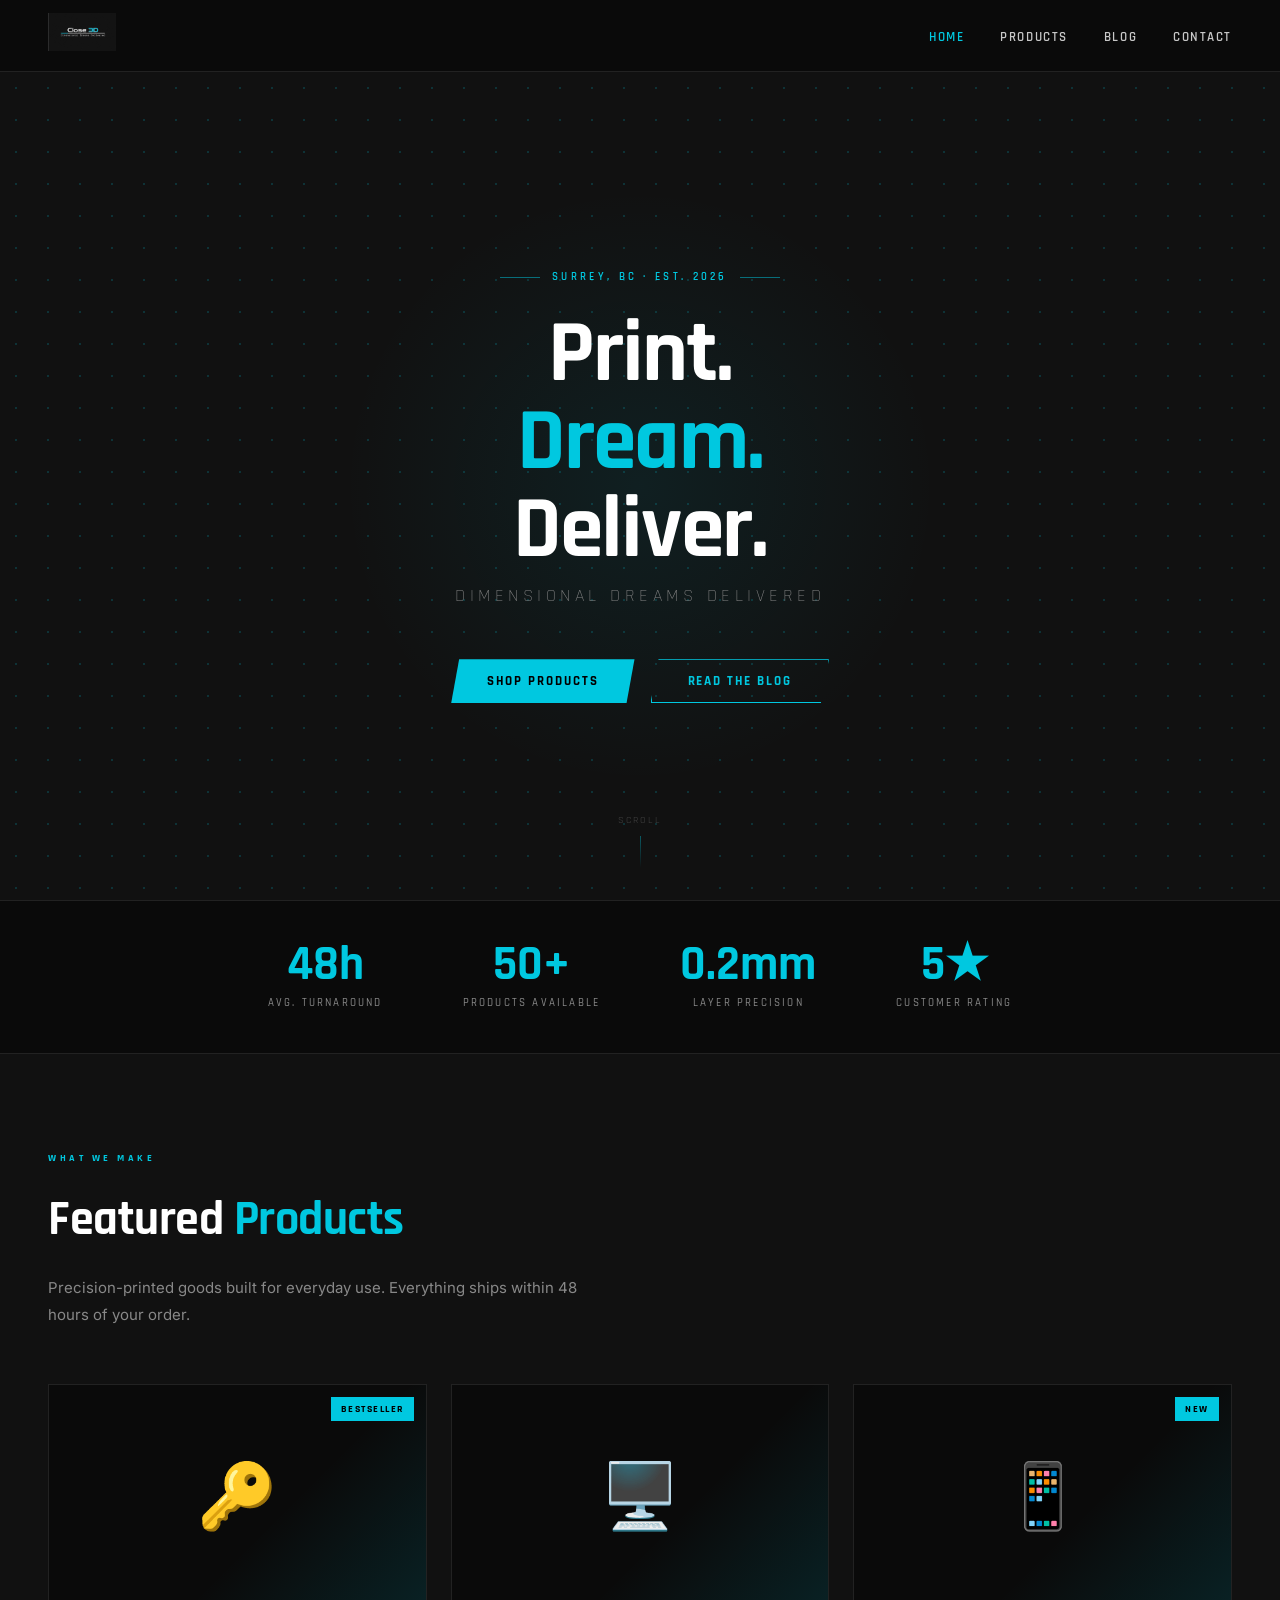
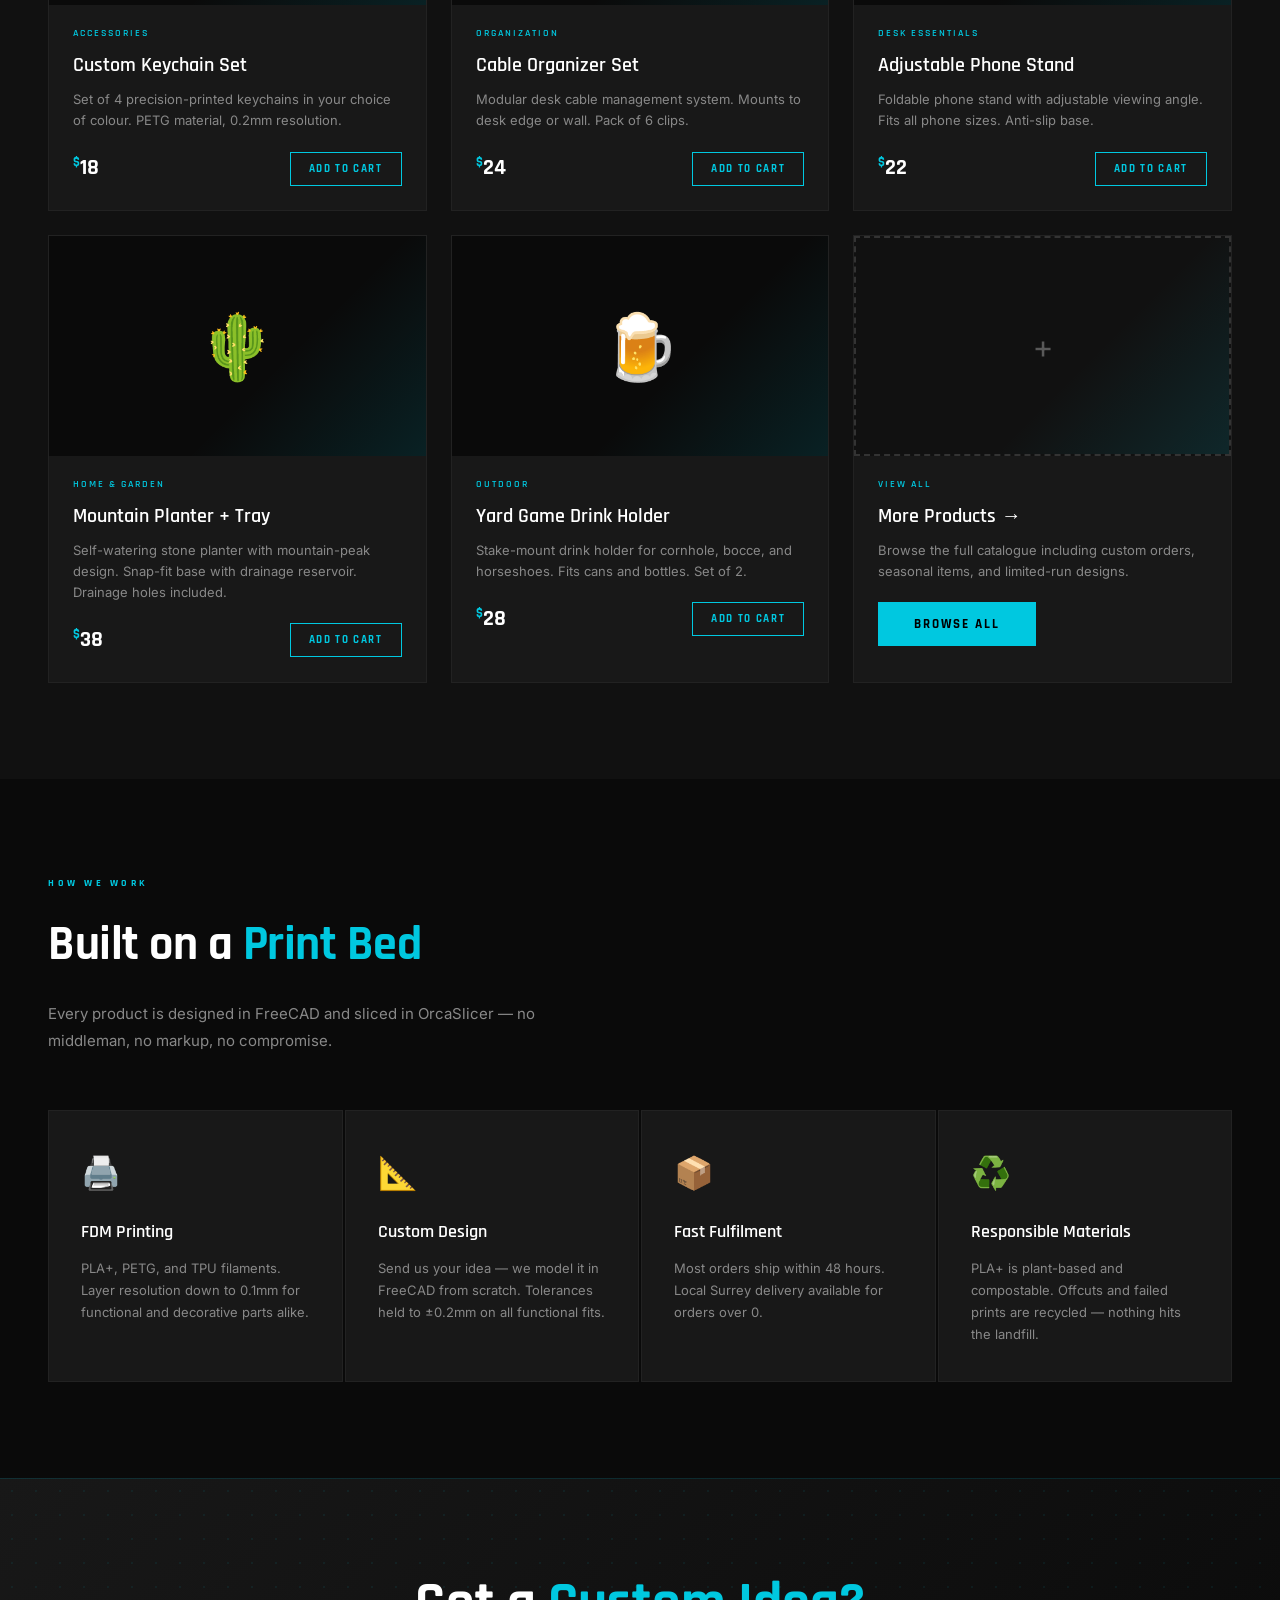
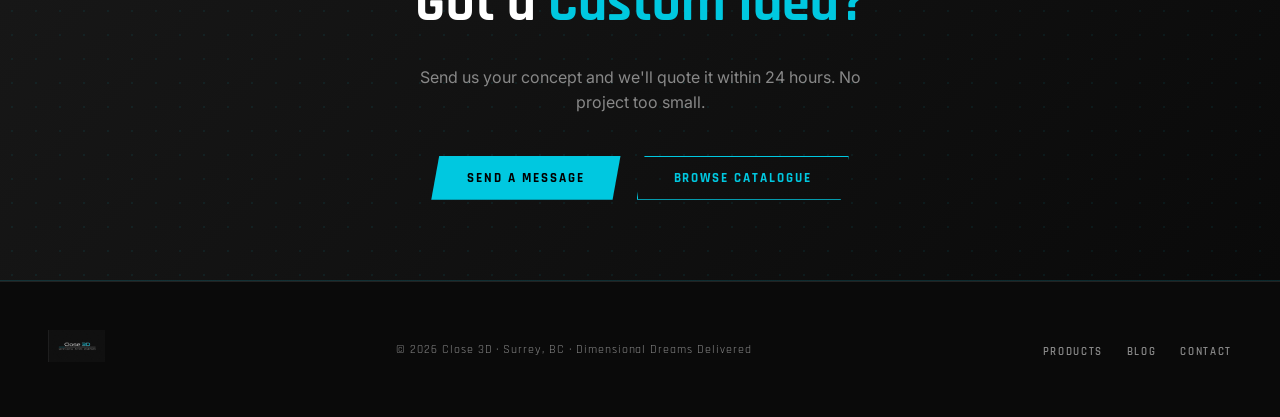
==== index.html @ 291d1ce8 "Fix button onclick to only redirect to email Removed notify function call from button onclick." ====
<!DOCTYPE html>
<html lang="en">
<head>
<meta charset="UTF-8">
<meta name="viewport" content="width=device-width, initial-scale=1.0">
<title>Close 3D — Dimensional Dreams Delivered</title>
<link rel="preconnect" href="https://fonts.googleapis.com">
<link href="https://fonts.googleapis.com/css2?family=Rajdhani:wght@300;400;500;600;700&family=Inter:wght@300;400;500;600&display=swap" rel="stylesheet">
<style>
  :root {
    --bg: #111111;
    --bg-card: #181818;
    --bg-deep: #0a0a0a;
    --cyan: #00C8E0;
    --cyan-dim: rgba(0,200,224,0.12);
    --cyan-glow: rgba(0,200,224,0.25);
    --white: #FFFFFF;
    --gray-light: #C8C8C8;
    --gray-mid: #888888;
    --gray-dark: #333333;
    --border: #222222;
  }

  *, *::before, *::after { box-sizing: border-box; margin: 0; padding: 0; }

  html { scroll-behavior: smooth; }

  body {
    background: var(--bg);
    color: var(--white);
    font-family: 'Inter', sans-serif;
    font-size: 16px;
    line-height: 1.6;
    overflow-x: hidden;
  }

  /* ── NAV ── */
  nav {
    position: fixed;
    top: 0; left: 0; right: 0;
    z-index: 100;
    display: flex;
    align-items: center;
    justify-content: space-between;
    padding: 0 48px;
    height: 72px;
    background: rgba(10,10,10,0.9);
    backdrop-filter: blur(12px);
    border-bottom: 1px solid var(--border);
  }

  .nav-logo img { height: 38px; }

  .nav-links {
    display: flex;
    gap: 36px;
    list-style: none;
  }

  .nav-links a {
    font-family: 'Rajdhani', sans-serif;
    font-size: 13px;
    font-weight: 600;
    letter-spacing: 0.12em;
    text-transform: uppercase;
    color: var(--gray-light);
    text-decoration: none;
    transition: color 0.2s;
    cursor: pointer;
  }

  .nav-links a:hover, .nav-links a.active { color: var(--cyan); }

  /* ── PAGES ── */
  .page { display: none; padding-top: 72px; min-height: 100vh; }
  .page.active { display: block; }

  /* ── HERO ── */
  .hero {
    position: relative;
    height: calc(100vh - 72px);
    min-height: 560px;
    display: flex;
    flex-direction: column;
    align-items: center;
    justify-content: center;
    overflow: hidden;
  }

  /* Print-bed dot grid — the signature element */
  .print-grid {
    position: absolute;
    inset: 0;
    background-image: radial-gradient(circle, rgba(0,200,224,0.18) 1px, transparent 1px);
    background-size: 32px 32px;
    animation: gridPulse 6s ease-in-out infinite;
  }

  @keyframes gridPulse {
    0%, 100% { opacity: 0.5; }
    50% { opacity: 1; }
  }

  .hero-glow {
    position: absolute;
    width: 600px;
    height: 600px;
    background: radial-gradient(circle, rgba(0,200,224,0.08) 0%, transparent 70%);
    top: 50%;
    left: 50%;
    transform: translate(-50%, -50%);
    pointer-events: none;
  }

  .hero-content {
    position: relative;
    text-align: center;
    max-width: 800px;
    padding: 0 24px;
  }

  .hero-eyebrow {
    font-family: 'Rajdhani', sans-serif;
    font-size: 11px;
    font-weight: 600;
    letter-spacing: 0.3em;
    text-transform: uppercase;
    color: var(--cyan);
    margin-bottom: 24px;
    display: flex;
    align-items: center;
    justify-content: center;
    gap: 12px;
  }

  .hero-eyebrow::before, .hero-eyebrow::after {
    content: '';
    display: block;
    width: 40px;
    height: 1px;
    background: var(--cyan);
    opacity: 0.5;
  }

  .hero-h1 {
    font-family: 'Rajdhani', sans-serif;
    font-size: clamp(48px, 8vw, 88px);
    font-weight: 700;
    line-height: 1;
    letter-spacing: -0.02em;
    color: var(--white);
    margin-bottom: 8px;
  }

  .hero-h1 span { color: var(--cyan); }

  .hero-sub {
    font-family: 'Rajdhani', sans-serif;
    font-size: clamp(14px, 2vw, 18px);
    font-weight: 300;
    letter-spacing: 0.25em;
    text-transform: uppercase;
    color: var(--gray-mid);
    margin-bottom: 48px;
  }

  .hero-ctas {
    display: flex;
    gap: 16px;
    justify-content: center;
    flex-wrap: wrap;
  }

  .btn-primary {
    font-family: 'Rajdhani', sans-serif;
    font-size: 13px;
    font-weight: 700;
    letter-spacing: 0.15em;
    text-transform: uppercase;
    padding: 14px 36px;
    background: var(--cyan);
    color: #000;
    border: none;
    cursor: pointer;
    transition: all 0.2s;
    clip-path: polygon(8px 0%, 100% 0%, calc(100% - 8px) 100%, 0% 100%);
  }

  .btn-primary:hover {
    background: #fff;
    transform: translateY(-2px);
  }

  .btn-outline {
    font-family: 'Rajdhani', sans-serif;
    font-size: 13px;
    font-weight: 700;
    letter-spacing: 0.15em;
    text-transform: uppercase;
    padding: 13px 36px;
    background: transparent;
    color: var(--cyan);
    border: 1px solid var(--cyan);
    cursor: pointer;
    transition: all 0.2s;
    clip-path: polygon(8px 0%, 100% 0%, calc(100% - 8px) 100%, 0% 100%);
  }

  .btn-outline:hover {
    background: var(--cyan-dim);
    transform: translateY(-2px);
  }

  .scroll-hint {
    position: absolute;
    bottom: 32px;
    left: 50%;
    transform: translateX(-50%);
    display: flex;
    flex-direction: column;
    align-items: center;
    gap: 8px;
    opacity: 0.4;
    animation: bounce 2s infinite;
  }

  @keyframes bounce {
    0%, 100% { transform: translateX(-50%) translateY(0); }
    50% { transform: translateX(-50%) translateY(6px); }
  }

  .scroll-hint span {
    font-family: 'Rajdhani', sans-serif;
    font-size: 10px;
    letter-spacing: 0.2em;
    text-transform: uppercase;
    color: var(--gray-mid);
  }

  .scroll-hint-line {
    width: 1px;
    height: 32px;
    background: linear-gradient(to bottom, var(--cyan), transparent);
  }

  /* ── SECTION SHARED ── */
  section { padding: 96px 48px; }

  .section-label {
    font-family: 'Rajdhani', sans-serif;
    font-size: 10px;
    font-weight: 700;
    letter-spacing: 0.35em;
    text-transform: uppercase;
    color: var(--cyan);
    margin-bottom: 16px;
  }

  .section-title {
    font-family: 'Rajdhani', sans-serif;
    font-size: clamp(28px, 4vw, 48px);
    font-weight: 700;
    letter-spacing: -0.01em;
    color: var(--white);
    margin-bottom: 16px;
  }

  .section-title span { color: var(--cyan); }

  .section-desc {
    color: var(--gray-mid);
    max-width: 560px;
    margin-bottom: 56px;
    font-size: 15px;
    line-height: 1.8;
  }

  /* ── FEATURED PRODUCTS ── */
  .products-grid {
    display: grid;
    grid-template-columns: repeat(auto-fill, minmax(280px, 1fr));
    gap: 24px;
  }

  .product-card {
    background: var(--bg-card);
    border: 1px solid var(--border);
    overflow: hidden;
    transition: all 0.3s;
    cursor: pointer;
    position: relative;
  }

  .product-card:hover {
    border-color: var(--cyan);
    transform: translateY(-4px);
    box-shadow: 0 16px 48px rgba(0,200,224,0.12);
  }

  .product-img {
    width: 100%;
    height: 220px;
    background: var(--bg-deep);
    display: flex;
    align-items: center;
    justify-content: center;
    font-size: 64px;
    position: relative;
    overflow: hidden;
  }

  .product-img::after {
    content: '';
    position: absolute;
    inset: 0;
    background: linear-gradient(135deg, transparent 60%, var(--cyan-dim));
  }

  .product-badge {
    position: absolute;
    top: 12px;
    right: 12px;
    font-family: 'Rajdhani', sans-serif;
    font-size: 10px;
    font-weight: 700;
    letter-spacing: 0.15em;
    text-transform: uppercase;
    padding: 4px 10px;
    background: var(--cyan);
    color: #000;
    z-index: 1;
  }

  .product-info { padding: 20px 24px 24px; }

  .product-cat {
    font-family: 'Rajdhani', sans-serif;
    font-size: 10px;
    font-weight: 600;
    letter-spacing: 0.2em;
    text-transform: uppercase;
    color: var(--cyan);
    margin-bottom: 8px;
  }

  .product-name {
    font-family: 'Rajdhani', sans-serif;
    font-size: 20px;
    font-weight: 600;
    color: var(--white);
    margin-bottom: 8px;
  }

  .product-desc {
    font-size: 13px;
    color: var(--gray-mid);
    line-height: 1.6;
    margin-bottom: 20px;
  }

  .product-footer {
    display: flex;
    align-items: center;
    justify-content: space-between;
  }

  .product-price {
    font-family: 'Rajdhani', sans-serif;
    font-size: 22px;
    font-weight: 700;
    color: var(--white);
  }

  .product-price sup {
    font-size: 13px;
    color: var(--cyan);
    vertical-align: super;
  }

  .btn-add {
    font-family: 'Rajdhani', sans-serif;
    font-size: 11px;
    font-weight: 700;
    letter-spacing: 0.15em;
    text-transform: uppercase;
    padding: 9px 18px;
    background: transparent;
    color: var(--cyan);
    border: 1px solid var(--cyan);
    cursor: pointer;
    transition: all 0.2s;
  }

  .btn-add:hover { background: var(--cyan); color: #000; }

  /* ── STATS BAR ── */
  .stats-bar {
    background: var(--bg-deep);
    border-top: 1px solid var(--border);
    border-bottom: 1px solid var(--border);
    padding: 40px 48px;
    display: flex;
    justify-content: center;
    gap: 80px;
    flex-wrap: wrap;
  }

  .stat {
    text-align: center;
  }

  .stat-num {
    font-family: 'Rajdhani', sans-serif;
    font-size: 48px;
    font-weight: 700;
    color: var(--cyan);
    line-height: 1;
    display: block;
  }

  .stat-label {
    font-family: 'Rajdhani', sans-serif;
    font-size: 11px;
    font-weight: 500;
    letter-spacing: 0.2em;
    text-transform: uppercase;
    color: var(--gray-mid);
    margin-top: 6px;
  }

  /* ── CAPABILITIES ── */
  .capabilities { background: var(--bg-deep); }

  .cap-grid {
    display: grid;
    grid-template-columns: repeat(auto-fill, minmax(240px, 1fr));
    gap: 2px;
  }

  .cap-item {
    background: var(--bg-card);
    padding: 36px 32px;
    border: 1px solid var(--border);
    transition: all 0.2s;
  }

  .cap-item:hover {
    border-color: rgba(0,200,224,0.3);
    background: rgba(0,200,224,0.04);
  }

  .cap-icon {
    font-size: 32px;
    margin-bottom: 20px;
    display: block;
  }

  .cap-title {
    font-family: 'Rajdhani', sans-serif;
    font-size: 18px;
    font-weight: 600;
    color: var(--white);
    margin-bottom: 10px;
  }

  .cap-desc {
    font-size: 13px;
    color: var(--gray-mid);
    line-height: 1.7;
  }

  /* ── CTA BAND ── */
  .cta-band {
    background: linear-gradient(135deg, var(--bg-card) 0%, var(--bg-deep) 100%);
    border-top: 1px solid rgba(0,200,224,0.15);
    border-bottom: 1px solid rgba(0,200,224,0.15);
    padding: 80px 48px;
    text-align: center;
    position: relative;
    overflow: hidden;
  }

  .cta-band::before {
    content: '';
    position: absolute;
    inset: 0;
    background-image: radial-gradient(circle, rgba(0,200,224,0.07) 1px, transparent 1px);
    background-size: 24px 24px;
  }

  .cta-band-content { position: relative; }

  .cta-band h2 {
    font-family: 'Rajdhani', sans-serif;
    font-size: clamp(32px, 5vw, 56px);
    font-weight: 700;
    color: var(--white);
    margin-bottom: 16px;
  }

  .cta-band h2 span { color: var(--cyan); }

  .cta-band p {
    color: var(--gray-mid);
    margin-bottom: 40px;
    max-width: 480px;
    margin-left: auto;
    margin-right: auto;
  }

  /* ── PRODUCTS PAGE ── */
  .page-header {
    padding: 56px 48px 40px;
    border-bottom: 1px solid var(--border);
    background: var(--bg-deep);
  }

  .page-header h1 {
    font-family: 'Rajdhani', sans-serif;
    font-size: clamp(36px, 5vw, 60px);
    font-weight: 700;
    color: var(--white);
  }

  .page-header h1 span { color: var(--cyan); }

  .page-header p {
    color: var(--gray-mid);
    margin-top: 12px;
    max-width: 500px;
  }

  .filter-bar {
    padding: 24px 48px;
    background: var(--bg-card);
    border-bottom: 1px solid var(--border);
    display: flex;
    gap: 12px;
    flex-wrap: wrap;
    align-items: center;
  }

  .filter-label {
    font-family: 'Rajdhani', sans-serif;
    font-size: 11px;
    font-weight: 600;
    letter-spacing: 0.2em;
    text-transform: uppercase;
    color: var(--gray-mid);
    margin-right: 4px;
  }

  .filter-btn {
    font-family: 'Rajdhani', sans-serif;
    font-size: 11px;
    font-weight: 600;
    letter-spacing: 0.12em;
    text-transform: uppercase;
    padding: 7px 16px;
    background: transparent;
    color: var(--gray-mid);
    border: 1px solid var(--border);
    cursor: pointer;
    transition: all 0.2s;
  }

  .filter-btn:hover, .filter-btn.active {
    border-color: var(--cyan);
    color: var(--cyan);
    background: var(--cyan-dim);
  }

  .products-section { padding: 48px; }

  /* ── BLOG PAGE ── */
  .blog-section { padding: 48px; }

  .blog-grid {
    display: grid;
    grid-template-columns: repeat(auto-fill, minmax(320px, 1fr));
    gap: 28px;
  }

  .blog-card {
    background: var(--bg-card);
    border: 1px solid var(--border);
    overflow: hidden;
    transition: all 0.3s;
    cursor: pointer;
  }

  .blog-card:hover {
    border-color: rgba(0,200,224,0.4);
    transform: translateY(-4px);
    box-shadow: 0 16px 48px rgba(0,200,224,0.08);
  }

  .blog-img {
    width: 100%;
    height: 200px;
    background: var(--bg-deep);
    display: flex;
    align-items: center;
    justify-content: center;
    font-size: 56px;
    position: relative;
    overflow: hidden;
  }

  .blog-img::after {
    content: '';
    position: absolute;
    inset: 0;
    background: linear-gradient(to bottom, transparent 40%, rgba(10,10,10,0.6));
  }

  .blog-info { padding: 24px; }

  .blog-meta {
    display: flex;
    gap: 16px;
    margin-bottom: 12px;
    align-items: center;
  }

  .blog-tag {
    font-family: 'Rajdhani', sans-serif;
    font-size: 10px;
    font-weight: 700;
    letter-spacing: 0.15em;
    text-transform: uppercase;
    color: var(--cyan);
    background: var(--cyan-dim);
    padding: 3px 10px;
    border: 1px solid rgba(0,200,224,0.2);
  }

  .blog-date {
    font-family: 'Rajdhani', sans-serif;
    font-size: 11px;
    color: var(--gray-mid);
    letter-spacing: 0.05em;
  }

  .blog-title {
    font-family: 'Rajdhani', sans-serif;
    font-size: 22px;
    font-weight: 600;
    color: var(--white);
    margin-bottom: 10px;
    line-height: 1.3;
  }

  .blog-excerpt {
    font-size: 13px;
    color: var(--gray-mid);
    line-height: 1.7;
    margin-bottom: 20px;
  }

  .blog-read {
    font-family: 'Rajdhani', sans-serif;
    font-size: 11px;
    font-weight: 700;
    letter-spacing: 0.15em;
    text-transform: uppercase;
    color: var(--cyan);
    text-decoration: none;
    display: flex;
    align-items: center;
    gap: 8px;
    transition: gap 0.2s;
  }

  .blog-card:hover .blog-read { gap: 14px; }

  /* ── FEATURED BLOG POST ── */
  .blog-featured {
    background: var(--bg-card);
    border: 1px solid rgba(0,200,224,0.2);
    padding: 40px 48px;
    margin-bottom: 40px;
    display: grid;
    grid-template-columns: 1fr 1fr;
    gap: 48px;
    align-items: center;
  }

  @media (max-width: 700px) {
    .blog-featured { grid-template-columns: 1fr; }
  }

  .blog-featured-label {
    font-family: 'Rajdhani', sans-serif;
    font-size: 10px;
    font-weight: 700;
    letter-spacing: 0.3em;
    text-transform: uppercase;
    color: var(--cyan);
    margin-bottom: 16px;
  }

  .blog-featured h2 {
    font-family: 'Rajdhani', sans-serif;
    font-size: 36px;
    font-weight: 700;
    color: var(--white);
    line-height: 1.2;
    margin-bottom: 16px;
  }

  .blog-featured p {
    color: var(--gray-mid);
    line-height: 1.8;
    font-size: 14px;
    margin-bottom: 28px;
  }

  .blog-featured-img {
    height: 280px;
    background: var(--bg-deep);
    display: flex;
    align-items: center;
    justify-content: center;
    font-size: 80px;
    border: 1px solid var(--border);
    position: relative;
    overflow: hidden;
  }

  .blog-featured-img::before {
    content: '';
    position: absolute;
    inset: 0;
    background-image: radial-gradient(circle, rgba(0,200,224,0.12) 1px, transparent 1px);
    background-size: 20px 20px;
  }

  /* ── FOOTER ── */
  footer {
    background: var(--bg-deep);
    border-top: 1px solid var(--border);
    padding: 48px;
    display: flex;
    justify-content: space-between;
    align-items: center;
    flex-wrap: wrap;
    gap: 24px;
  }

  .footer-logo img { height: 32px; opacity: 0.7; }

  .footer-copy {
    font-family: 'Rajdhani', sans-serif;
    font-size: 12px;
    color: var(--gray-mid);
    letter-spacing: 0.08em;
  }

  .footer-links {
    display: flex;
    gap: 24px;
    list-style: none;
  }

  .footer-links a {
    font-family: 'Rajdhani', sans-serif;
    font-size: 11px;
    font-weight: 600;
    letter-spacing: 0.15em;
    text-transform: uppercase;
    color: var(--gray-mid);
    text-decoration: none;
    transition: color 0.2s;
    cursor: pointer;
  }

  .footer-links a:hover { color: var(--cyan); }

  /* ── NOTIFICATION ── */
  .notif {
    position: fixed;
    bottom: 32px;
    right: 32px;
    background: var(--bg-card);
    border: 1px solid var(--cyan);
    padding: 16px 24px;
    font-family: 'Rajdhani', sans-serif;
    font-size: 13px;
    font-weight: 600;
    letter-spacing: 0.05em;
    color: var(--white);
    transform: translateY(100px);
    opacity: 0;
    transition: all 0.3s;
    z-index: 200;
  }

  .notif.show { transform: translateY(0); opacity: 1; }
  .notif span { color: var(--cyan); }

  @media (max-width: 768px) {
    nav { padding: 0 20px; }
    .nav-links { gap: 20px; }
    section { padding: 64px 20px; }
    .stats-bar { padding: 40px 20px; gap: 40px; }
    .page-header { padding: 40px 20px 28px; }
    .filter-bar, .products-section, .blog-section { padding-left: 20px; padding-right: 20px; }
    footer { padding: 32px 20px; }
    .blog-featured { padding: 28px 24px; }
    .cta-band { padding: 60px 24px; }
  }
</style>
</head>
<body>

<!-- NAV -->
<nav>
  <div class="nav-logo">
    <img src="[data-uri]" alt="Close 3D">
  </div>
  <ul class="nav-links">
    <li><a href="#" onclick="showPage('home')" id="nav-home" class="active">Home</a></li>
    <li><a href="#" onclick="showPage('products')" id="nav-products">Products</a></li>
    <li><a href="#" onclick="showPage('blog')" id="nav-blog">Blog</a></li>
    <li><a href="#" onclick="showPage('home'); scrollToContact()">Contact</a></li>
  </ul>
</nav>

<!-- NOTIFICATION -->
<div class="notif" id="notif">✓ <span id="notif-text">Item added to cart</span></div>

<!-- ══════════ HOME PAGE ══════════ -->
<div class="page active" id="page-home">

  <!-- HERO -->
  <section class="hero">
    <div class="print-grid"></div>
    <div class="hero-glow"></div>
    <div class="hero-content">
      <div class="hero-eyebrow">Surrey, BC · Est. 2026</div>
      <h1 class="hero-h1">Print.<br><span>Dream.</span><br>Deliver.</h1>
      <p class="hero-sub">Dimensional Dreams Delivered</p>
      <div class="hero-ctas">
        <button class="btn-primary" onclick="showPage('products')">Shop Products</button>
        <button class="btn-outline" onclick="showPage('blog')">Read the Blog</button>
      </div>
    </div>
    <div class="scroll-hint">
      <span>Scroll</span>
      <div class="scroll-hint-line"></div>
    </div>
  </section>

  <!-- STATS -->
  <div class="stats-bar">
    <div class="stat">
      <span class="stat-num">48h</span>
      <div class="stat-label">Avg. Turnaround</div>
    </div>
    <div class="stat">
      <span class="stat-num">50+</span>
      <div class="stat-label">Products Available</div>
    </div>
    <div class="stat">
      <span class="stat-num">0.2mm</span>
      <div class="stat-label">Layer Precision</div>
    </div>
    <div class="stat">
      <span class="stat-num">5★</span>
      <div class="stat-label">Customer Rating</div>
    </div>
  </div>

  <!-- FEATURED PRODUCTS -->
  <section>
    <div class="section-label">What We Make</div>
    <h2 class="section-title">Featured <span>Products</span></h2>
    <p class="section-desc">Precision-printed goods built for everyday use. Everything ships within 48 hours of your order.</p>
    <div class="products-grid">

      <div class="product-card" onclick="addToCart('Custom Keychain Set')">
        <div class="product-img">🔑
          <div class="product-badge">Bestseller</div>
        </div>
        <div class="product-info">
          <div class="product-cat">Accessories</div>
          <div class="product-name">Custom Keychain Set</div>
          <div class="product-desc">Set of 4 precision-printed keychains in your choice of colour. PETG material, 0.2mm resolution.</div>
          <div class="product-footer">
            <div class="product-price"><sup>$</sup>18</div>
            <button class="btn-add" onclick="event.stopPropagation(); addToCart('Custom Keychain Set')">Add to Cart</button>
          </div>
        </div>
      </div>

      <div class="product-card" onclick="addToCart('Cable Organizer Set')">
        <div class="product-img">🖥️</div>
        <div class="product-info">
          <div class="product-cat">Organization</div>
          <div class="product-name">Cable Organizer Set</div>
          <div class="product-desc">Modular desk cable management system. Mounts to desk edge or wall. Pack of 6 clips.</div>
          <div class="product-footer">
            <div class="product-price"><sup>$</sup>24</div>
            <button class="btn-add" onclick="event.stopPropagation(); addToCart('Cable Organizer Set')">Add to Cart</button>
          </div>
        </div>
      </div>

      <div class="product-card" onclick="addToCart('Adjustable Phone Stand')">
        <div class="product-img">📱
          <div class="product-badge">New</div>
        </div>
        <div class="product-info">
          <div class="product-cat">Desk Essentials</div>
          <div class="product-name">Adjustable Phone Stand</div>
          <div class="product-desc">Foldable phone stand with adjustable viewing angle. Fits all phone sizes. Anti-slip base.</div>
          <div class="product-footer">
            <div class="product-price"><sup>$</sup>22</div>
            <button class="btn-add" onclick="event.stopPropagation(); addToCart('Adjustable Phone Stand')">Add to Cart</button>
          </div>
        </div>
      </div>

      <div class="product-card" onclick="addToCart('Mountain Planter + Tray')">
        <div class="product-img">🌵</div>
        <div class="product-info">
          <div class="product-cat">Home & Garden</div>
          <div class="product-name">Mountain Planter + Tray</div>
          <div class="product-desc">Self-watering stone planter with mountain-peak design. Snap-fit base with drainage reservoir. Drainage holes included.</div>
          <div class="product-footer">
            <div class="product-price"><sup>$</sup>38</div>
            <button class="btn-add" onclick="event.stopPropagation(); addToCart('Mountain Planter + Tray')">Add to Cart</button>
          </div>
        </div>
      </div>

      <div class="product-card" onclick="addToCart('Yard Game Drink Holder')">
        <div class="product-img">🍺</div>
        <div class="product-info">
          <div class="product-cat">Outdoor</div>
          <div class="product-name">Yard Game Drink Holder</div>
          <div class="product-desc">Stake-mount drink holder for cornhole, bocce, and horseshoes. Fits cans and bottles. Set of 2.</div>
          <div class="product-footer">
            <div class="product-price"><sup>$</sup>28</div>
            <button class="btn-add" onclick="event.stopPropagation(); addToCart('Yard Game Drink Holder')">Add to Cart</button>
          </div>
        </div>
      </div>

      <div class="product-card" onclick="showPage('products')">
        <div class="product-img" style="background: var(--bg); border: 2px dashed var(--gray-dark);">
          <span style="font-size:32px; opacity:0.3">+</span>
        </div>
        <div class="product-info">
          <div class="product-cat">View All</div>
          <div class="product-name">More Products →</div>
          <div class="product-desc">Browse the full catalogue including custom orders, seasonal items, and limited-run designs.</div>
          <div class="product-footer">
            <button class="btn-primary" style="clip-path:none;" onclick="showPage('products')">Browse All</button>
          </div>
        </div>
      </div>

    </div>
  </section>

  <!-- CAPABILITIES -->
  <section class="capabilities">
    <div class="section-label">How We Work</div>
    <h2 class="section-title">Built on a <span>Print Bed</span></h2>
    <p class="section-desc">Every product is designed in FreeCAD and sliced in OrcaSlicer — no middleman, no markup, no compromise.</p>
    <div class="cap-grid">
      <div class="cap-item">
        <span class="cap-icon">🖨️</span>
        <div class="cap-title">FDM Printing</div>
        <p class="cap-desc">PLA+, PETG, and TPU filaments. Layer resolution down to 0.1mm for functional and decorative parts alike.</p>
      </div>
      <div class="cap-item">
        <span class="cap-icon">📐</span>
        <div class="cap-title">Custom Design</div>
        <p class="cap-desc">Send us your idea — we model it in FreeCAD from scratch. Tolerances held to ±0.2mm on all functional fits.</p>
      </div>
      <div class="cap-item">
        <span class="cap-icon">📦</span>
        <div class="cap-title">Fast Fulfilment</div>
        <p class="cap-desc">Most orders ship within 48 hours. Local Surrey delivery available for orders over 0.</p>
      </div>
      <div class="cap-item">
        <span class="cap-icon">♻️</span>
        <div class="cap-title">Responsible Materials</div>
        <p class="cap-desc">PLA+ is plant-based and compostable. Offcuts and failed prints are recycled — nothing hits the landfill.</p>
      </div>
    </div>
  </section>

  <!-- CTA -->
  <div class="cta-band" id="contact-section">
    <div class="cta-band-content">
      <h2>Got a <span>Custom Idea?</span></h2>
      <p>Send us your concept and we'll quote it within 24 hours. No project too small.</p>
      <div style="display:flex; gap:16px; justify-content:center; flex-wrap:wrap;">
        <button class="btn-primary" onclick="window.location.href ='mailto:close3d@protonmail.com'">Send a Message</button>
        <button class="btn-outline" onclick="showPage('products')">Browse Catalogue</button>
      </div>
    </div>
  </div>

  <footer>
    <div class="footer-logo">
      <img src="[data-uri]" alt="Close 3D">
    </div>
    <div class="footer-copy">© 2026 Close 3D · Surrey, BC · Dimensional Dreams Delivered</div>
    <ul class="footer-links">
      <li><a onclick="showPage('products')">Products</a></li>
      <li><a onclick="showPage('blog')">Blog</a></li>
      <li><a onclick="scrollToContact()">Contact</a></li>
    </ul>
  </footer>
</div>

<!-- ══════════ PRODUCTS PAGE ══════════ -->
<div class="page" id="page-products">

  <div class="page-header">
    <div class="section-label">Catalogue</div>
    <h1>All <span>Products</span></h1>
    <p>Everything we print, in stock and ready to ship within 48 hours. Custom orders welcome.</p>
  </div>

  <div class="filter-bar">
    <span class="filter-label">Filter:</span>
    <button class="filter-btn active" onclick="filterProducts('all', this)">All</button>
    <button class="filter-btn" onclick="filterProducts('accessories', this)">Accessories</button>
    <button class="filter-btn" onclick="filterProducts('organization', this)">Organization</button>
    <button class="filter-btn" onclick="filterProducts('desk', this)">Desk</button>
    <button class="filter-btn" onclick="filterProducts('home', this)">Home & Garden</button>
    <button class="filter-btn" onclick="filterProducts('outdoor', this)">Outdoor</button>
  </div>

  <div class="products-section">
    <div class="products-grid" id="products-grid">

      <div class="product-card" data-cat="accessories">
        <div class="product-img">🔑
          <div class="product-badge">Bestseller</div>
        </div>
        <div class="product-info">
          <div class="product-cat">Accessories</div>
          <div class="product-name">Custom Keychain Set</div>
          <div class="product-desc">Set of 4 precision-printed keychains. PLA+ material, 0.2mm resolution, 12 colour options.</div>
          <div class="product-footer">
            <div class="product-price"><sup>$</sup>18</div>
            <button class="btn-add" onclick="addToCart('Custom Keychain Set')">Add to Cart</button>
          </div>
        </div>
      </div>

      <div class="product-card" data-cat="organization">
        <div class="product-img">🖥️</div>
        <div class="product-info">
          <div class="product-cat">Organization</div>
          <div class="product-name">Cable Organizer Set</div>
          <div class="product-desc">Modular desk cable management. Mounts to desk edge or wall. Pack of 6 clips, 4 colour options.</div>
          <div class="product-footer">
            <div class="product-price"><sup>$</sup>24</div>
            <button class="btn-add" onclick="addToCart('Cable Organizer Set')">Add to Cart</button>
          </div>
        </div>
      </div>

      <div class="product-card" data-cat="desk">
        <div class="product-img">📱
          <div class="product-badge">New</div>
        </div>
        <div class="product-info">
          <div class="product-cat">Desk Essentials</div>
          <div class="product-name">Adjustable Phone Stand</div>
          <div class="product-desc">Foldable phone stand with adjustable angle. Fits all sizes. Anti-slip cork base.</div>
          <div class="product-footer">
            <div class="product-price"><sup>$</sup>22</div>
            <button class="btn-add" onclick="addToCart('Adjustable Phone Stand')">Add to Cart</button>
          </div>
        </div>
      </div>

      <div class="product-card" data-cat="home">
        <div class="product-img">🌵</div>
        <div class="product-info">
          <div class="product-cat">Home & Garden</div>
          <div class="product-name">Mountain Planter + Tray</div>
          <div class="product-desc">Self-watering stone-look planter with snap-fit drainage tray. Mountain-peak top detail. Two sizes.</div>
          <div class="product-footer">
            <div class="product-price"><sup>$</sup>38</div>
            <button class="btn-add" onclick="addToCart('Mountain Planter + Tray')">Add to Cart</button>
          </div>
        </div>
      </div>

      <div class="product-card" data-cat="outdoor">
        <div class="product-img">🍺</div>
        <div class="product-info">
          <div class="product-cat">Outdoor</div>
          <div class="product-name">Yard Game Drink Holder</div>
          <div class="product-desc">Stake-mount holder for cornhole & bocce. Fits cans and bottles. Set of 2, 6 colours.</div>
          <div class="product-footer">
            <div class="product-price"><sup>$</sup>28</div>
            <button class="btn-add" onclick="addToCart('Yard Game Drink Holder')">Add to Cart</button>
          </div>
        </div>
      </div>

      <div class="product-card" data-cat="desk">
        <div class="product-img">✏️</div>
        <div class="product-info">
          <div class="product-cat">Desk Essentials</div>
          <div class="product-name">Modular Pen Holder</div>
          <div class="product-desc">Stackable pen and pencil organizer with snap-fit modules. Add as many sections as you need.</div>
          <div class="product-footer">
            <div class="product-price"><sup>$</sup>16</div>
            <button class="btn-add" onclick="addToCart('Modular Pen Holder')">Add to Cart</button>
          </div>
        </div>
      </div>

      <div class="product-card" data-cat="home">
        <div class="product-img">🕯️</div>
        <div class="product-info">
          <div class="product-cat">Home & Garden</div>
          <div class="product-name">Geometric Candle Holder</div>
          <div class="product-desc">Faceted tealight candle holder inspired by crystalline mineral forms. Set of 3, matte finish.</div>
          <div class="product-footer">
            <div class="product-price"><sup>$</sup>26</div>
            <button class="btn-add" onclick="addToCart('Geometric Candle Holder')">Add to Cart</button>
          </div>
        </div>
      </div>

      <div class="product-card" data-cat="organization">
        <div class="product-img">🗃️</div>
        <div class="product-info">
          <div class="product-cat">Organization</div>
          <div class="product-name">Drawer Divider Kit</div>
          <div class="product-desc">Configurable drawer dividers for kitchen, office, or bathroom. Cut-to-fit rails included.</div>
          <div class="product-footer">
            <div class="product-price"><sup>$</sup>32</div>
            <button class="btn-add" onclick="addToCart('Drawer Divider Kit')">Add to Cart</button>
          </div>
        </div>
      </div>

      <div class="product-card" data-cat="accessories">
        <div class="product-img">🎮</div>
        <div class="product-info">
          <div class="product-cat">Accessories</div>
          <div class="product-name">Controller Wall Mount</div>
          <div class="product-desc">Low-profile wall mount for Xbox and PlayStation controllers. No tools needed — adhesive backed.</div>
          <div class="product-footer">
            <div class="product-price"><sup>$</sup>14</div>
            <button class="btn-add" onclick="addToCart('Controller Wall Mount')">Add to Cart</button>
          </div>
        </div>
      </div>

      <!-- Custom Order Card -->
      <div class="product-card" style="border-color: rgba(0,200,224,0.25); background: rgba(0,200,224,0.04);" data-cat="all">
        <div class="product-img" style="background: transparent; border: 2px dashed rgba(0,200,224,0.2); font-size:48px;">⚙️</div>
        <div class="product-info">
          <div class="product-cat" style="color: var(--gray-mid);">Custom Order</div>
          <div class="product-name">Your Idea Here</div>
          <div class="product-desc">Have a specific design in mind? We model and print custom parts, fixtures, and decorative pieces on request.</div>
          <div class="product-footer">
            <div class="product-price" style="font-size:16px; color: var(--gray-mid);">Quote req.</div>
            <button class="btn-primary" style="clip-path:none; font-size:11px;" onclick="window.location.href = 'mailto:'close3d@protonmail.com'(notify('Custom request received! We will reach out within 24h.')))">Request Quote</button>
          </div>
        </div>
      </div>

    </div>
  </div>

  <footer>
    <div class="footer-logo">
      <img src="[data-uri]" alt="Close 3D">
    </div>
    <div class="footer-copy">© 2026 Close 3D · Dimensional Dreams Delivered</div>
    <ul class="footer-links">
      <li><a onclick="showPage('home')">Home</a></li>
      <li><a onclick="showPage('blog')">Blog</a></li>
    </ul>
  </footer>
</div>

<!-- ══════════ BLOG PAGE ══════════ -->
<div class="page" id="page-blog">

  <div class="page-header">
    <div class="section-label">From the Workshop</div>
    <h1>The <span>Blog</span></h1>
    <p>Print tips, project breakdowns, and news from the Close 3D workshop.</p>
  </div>

  <div class="blog-section">

    <!-- Featured Post -->
    <div class="blog-featured">
      <div>
        <div class="blog-featured-label">⭐ Featured Post</div>
        <h2>How I Designed a Self-Watering Planter in FreeCAD — Start to Finish</h2>
        <p>Most planters are modeled by hand. Ours was manually designed in FreeCAD — every drainage hole, reservoir channel, and snap-fit tab calculated, not drawn. Here's how the code works, and why it matters for repeatability at scale.</p>
        <div style="display:flex; gap:16px; align-items:center; flex-wrap:wrap;">
          <button class="btn-primary" onclick="notify('Post opening — coming soon on the live site!')">Read Full Post</button>
          <span style="font-family:Rajdhani; font-size:11px; color:var(--gray-mid); letter-spacing:0.1em;">June 2026 · 12 min read</span>
        </div>
      </div>
      <div class="blog-featured-img">🌿</div>
    </div>

    <div class="blog-grid">

      <div class="blog-card">
        <div class="blog-img">🔩</div>
        <div class="blog-info">
          <div class="blog-meta">
            <span class="blog-tag">Tutorial</span>
            <span class="blog-date">May 28, 20265</span>
          </div>
          <div class="blog-title">Snap-Fit Design: Getting the Tolerances Right First Time</div>
          <p class="blog-excerpt">Snap-fits are the fastest way to make two printed parts connect cleanly — but the margin for error is razor thin. Here's the formula we use for every product.</p>
          <a class="blog-read" onclick="notify('Post opening — coming soon!')">Read Article →</a>
        </div>
      </div>

      <div class="blog-card">
        <div class="blog-img">📊</div>
        <div class="blog-info">
          <div class="blog-meta">
            <span class="blog-tag">Business</span>
            <span class="blog-date">May 15, 2026</span>
          </div>
          <div class="blog-title">30 Days, First Sale: How We Launched Close 3D on Etsy</div>
          <p class="blog-excerpt">We gave ourselves 30 days to get from printer-on-desk to first paying customer. This is everything we learned about listings, photos, and pricing.</p>
          <a class="blog-read" onclick="notify('Post opening — coming soon!')">Read Article →</a>
        </div>
      </div>

      <div class="blog-card">
        <div class="blog-img">🎨</div>
        <div class="blog-info">
          <div class="blog-meta">
            <span class="blog-tag">Material</span>
            <span class="blog-date">May 2, 2026</span>
          </div>
          <div class="blog-title">PLA+ vs PETG: Which Should You Use for Functional Parts?</div>
          <p class="blog-excerpt">We've run both through heat, humidity, and stress tests. The results weren't what we expected — and they changed how we specify material for every product.</p>
          <a class="blog-read" onclick="notify('Post opening — coming soon!')">Read Article →</a>
        </div>
      </div>

      <div class="blog-card">
        <div class="blog-img">⚙️</div>
        <div class="blog-info">
          <div class="blog-meta">
            <span class="blog-tag">FreeCAD</span>
            <span class="blog-date">April 18, 2026</span>
          </div>
          <div class="blog-title">FreeCAD for Makers: The 5 Sketcher Tricks You're Missing</div>
          <p class="blog-excerpt">FreeCAD has a learning curve, but once these five Sketcher tools click, your modelling speed triples. We use every one of them daily.</p>
          <a class="blog-read" onclick="notify('Post opening — coming soon!')">Read Article →</a>
        </div>
      </div>

      <div class="blog-card">
        <div class="blog-img">📸</div>
        <div class="blog-info">
          <div class="blog-meta">
            <span class="blog-tag">Selling</span>
            <span class="blog-date">April 5, 2026</span>
          </div>
          <div class="blog-title">Product Photography on Zero Budget: What Actually Works</div>
          <p class="blog-excerpt">You don't need a lightbox or a DSLR. You need a phone, a window, and a piece of white card. Here's the exact setup we use for every listing photo.</p>
          <a class="blog-read" onclick="notify('Post opening — coming soon!')">Read Article →</a>
        </div>
      </div>

      <div class="blog-card">
        <div class="blog-img">💡</div>
        <div class="blog-info">
          <div class="blog-meta">
            <span class="blog-tag">OrcaSlicer</span>
            <span class="blog-date">March 22, 2026</span>
          </div>
          <div class="blog-title">OrcaSlicer's Hidden Profile System: Stop Re-Tuning Every Print</div>
          <p class="blog-excerpt">Most people treat OrcaSlicer like a dialling-in exercise every time. Build a profile system once and your settings carry across every model, every time.</p>
          <a class="blog-read" onclick="notify('Post opening — coming soon!')">Read Article →</a>
        </div>
      </div>

    </div>
  </div>

  <footer>
    <div class="footer-logo">
      <img src="[data-uri]" alt="Close 3D">
    </div>
    <div class="footer-copy">© 2026 Close 3D · Dimensional Dreams Delivered</div>
    <ul class="footer-links">
      <li><a onclick="showPage('home')">Home</a></li>
      <li><a onclick="showPage('products')">Products</a></li>
    </ul>
  </footer>
</div>

<script>
  let cart = [];

  function showPage(name) {
    document.querySelectorAll('.page').forEach(p => p.classList.remove('active'));
    document.querySelectorAll('.nav-links a').forEach(a => a.classList.remove('active'));
    document.getElementById('page-' + name).classList.add('active');
    document.getElementById('nav-' + name).classList.add('active');
    window.scrollTo({ top: 0, behavior: 'smooth' });
  }

  function scrollToContact() {
    showPage('home');
    setTimeout(() => {
      document.getElementById('contact-section').scrollIntoView({ behavior: 'smooth' });
    }, 100);
  }

  function addToCart(name) {
    cart.push(name);
    notify(name + ' cart coming soon! (' + cart.length + ' items)');
  }

  let notifTimer;
  function notify(msg) {
    const el = document.getElementById('notif');
    const txt = document.getElementById('notif-text');
    txt.textContent = msg;
    el.classList.add('show');
    clearTimeout(notifTimer);
    notifTimer = setTimeout(() => el.classList.remove('show'), 3000);
  }

  function filterProducts(cat, btn) {
    document.querySelectorAll('.filter-btn').forEach(b => b.classList.remove('active'));
    btn.classList.add('active');
    document.querySelectorAll('#products-grid .product-card').forEach(card => {
      if (cat === 'all' || card.dataset.cat === cat || card.dataset.cat === 'all') {
        card.style.display = '';
      } else {
        card.style.display = 'none';
      }
    });
  }
</script>
</body>
</html>
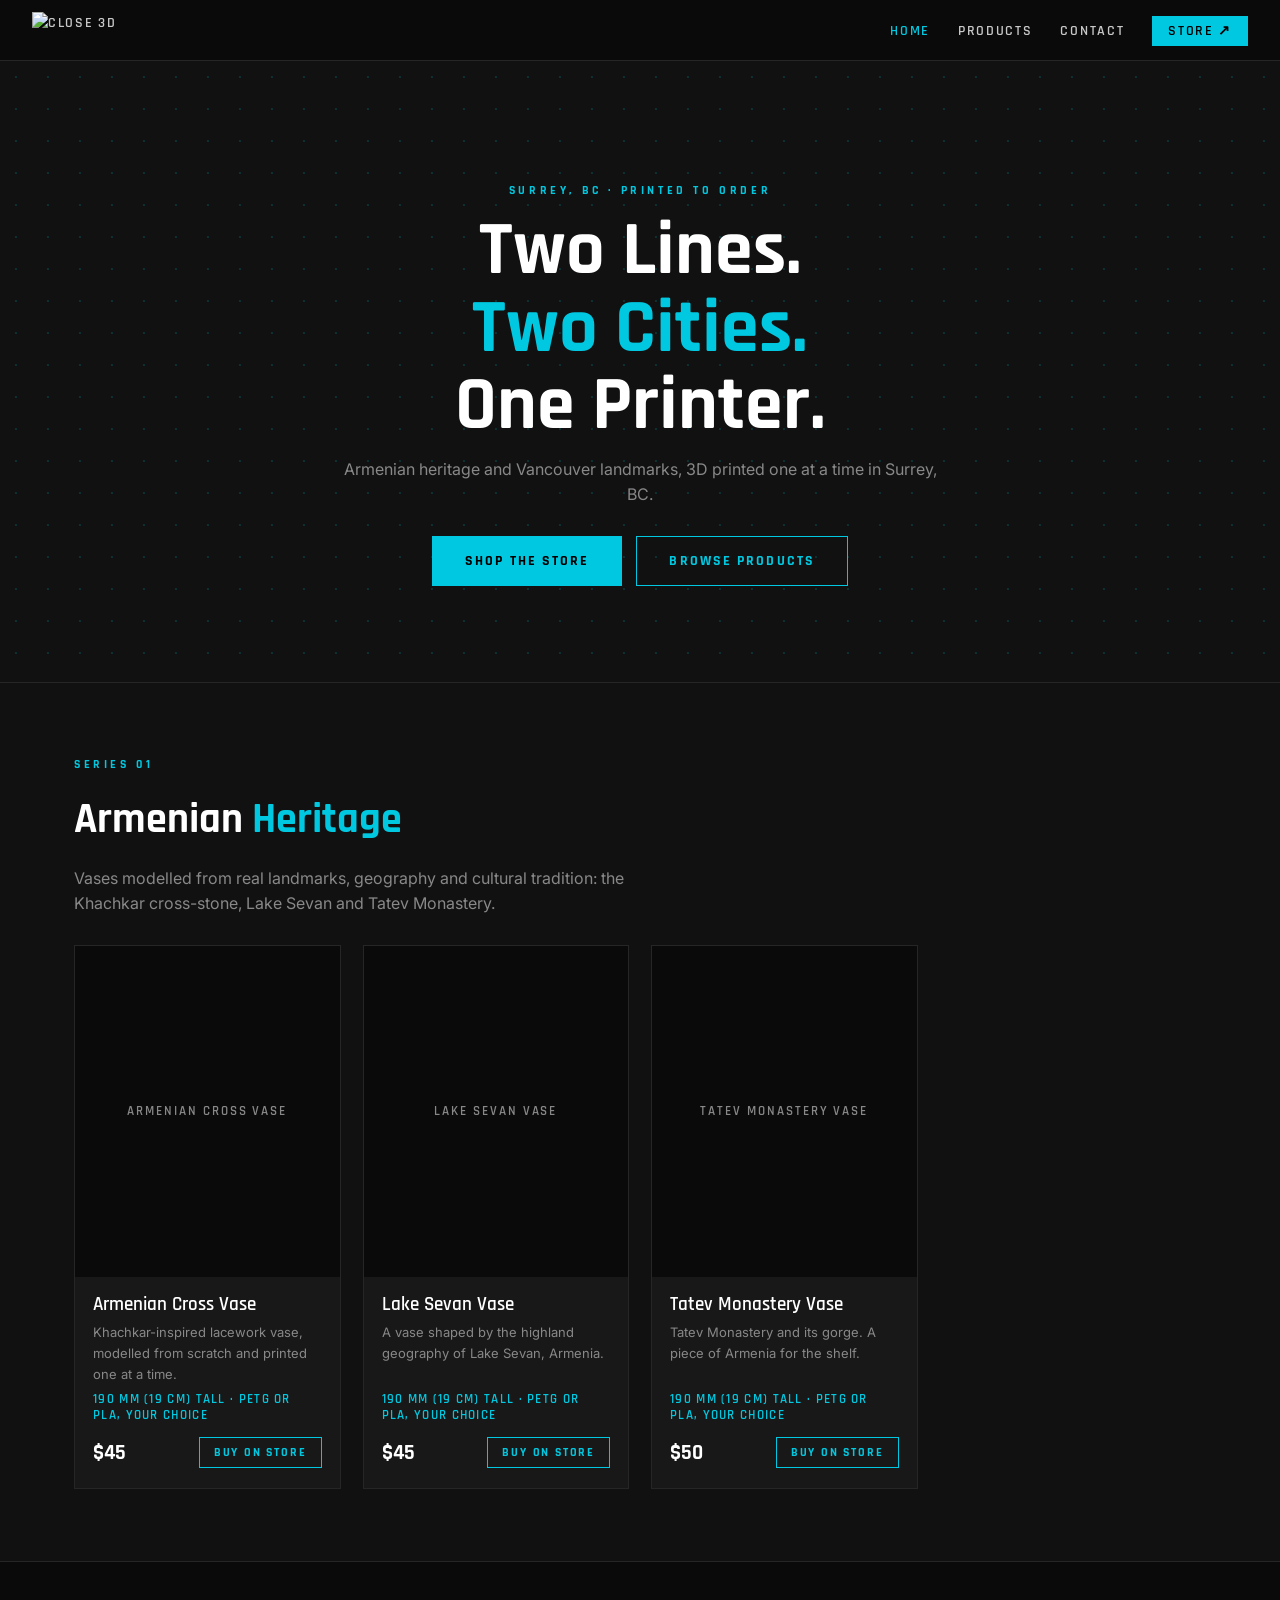
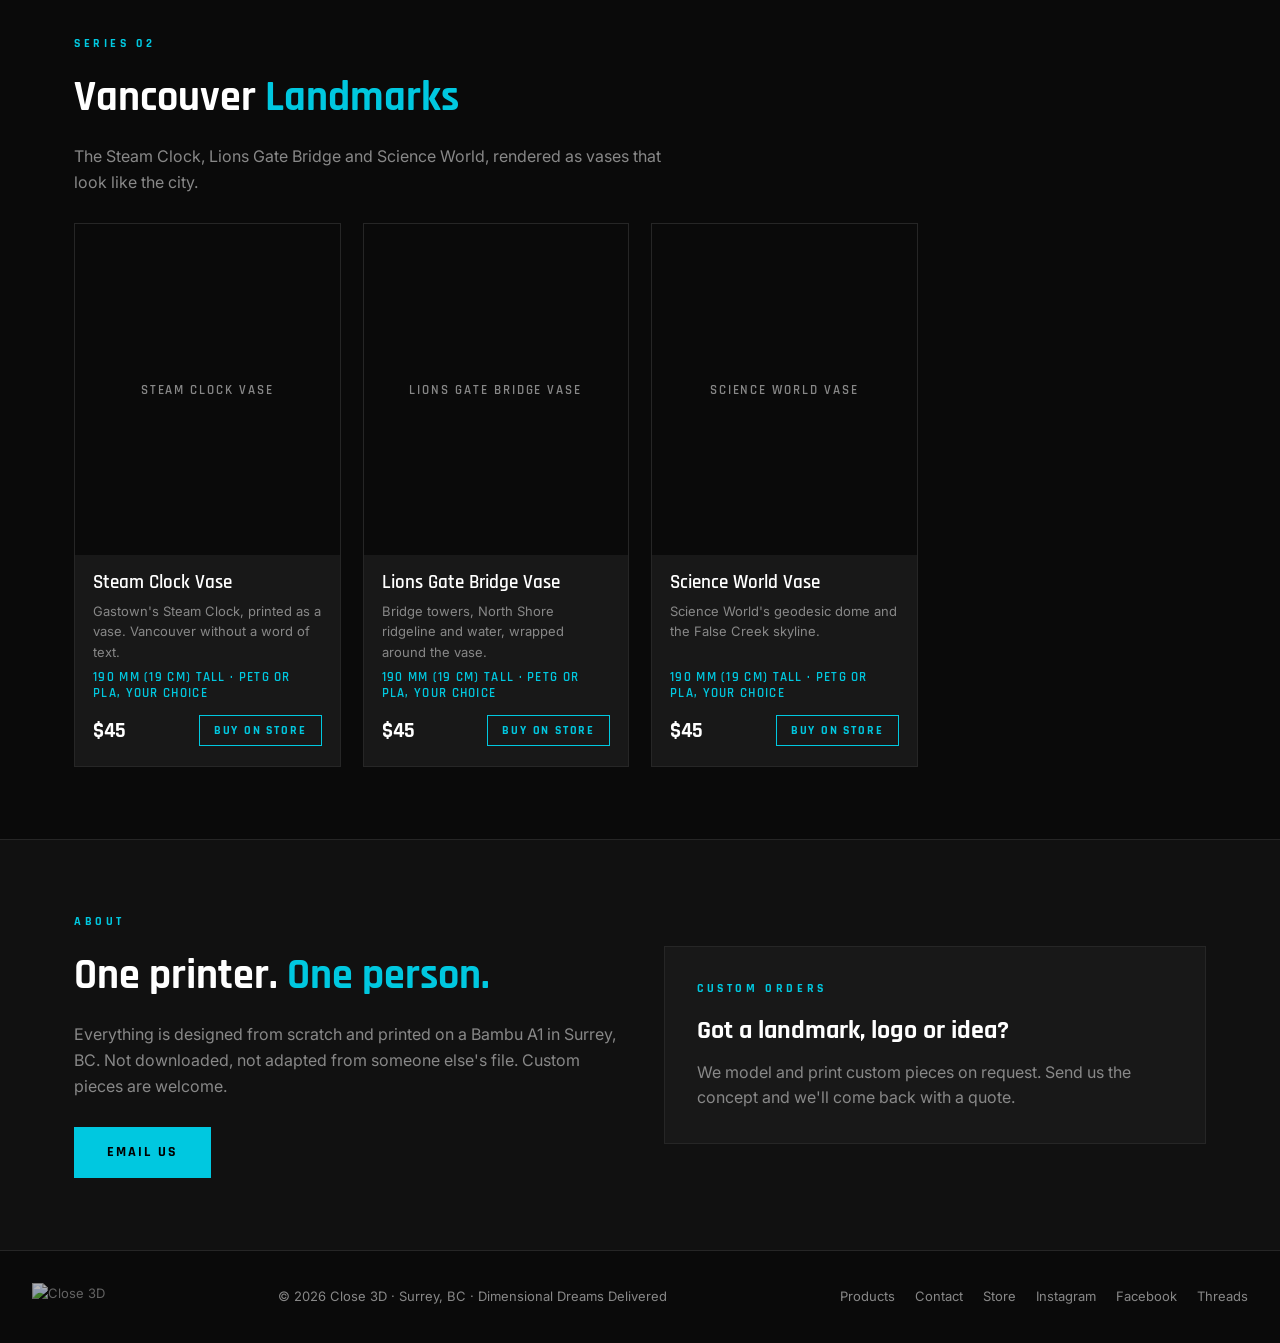
==== commit efef9277: "Add files via upload" ====
--- a/index.html
+++ b/index.html
@@ -1,1360 +1,27 @@
-<!DOCTYPE html>
-<html lang="en">
-<head>
-<meta charset="UTF-8">
-<meta name="viewport" content="width=device-width, initial-scale=1.0">
-<title>Close 3D — Dimensional Dreams Delivered</title>
-<link rel="preconnect" href="https://fonts.googleapis.com">
-<link href="https://fonts.googleapis.com/css2?family=Rajdhani:wght@300;400;500;600;700&family=Inter:wght@300;400;500;600&display=swap" rel="stylesheet">
-<style>
-  :root {
-    --bg: #111111;
-    --bg-card: #181818;
-    --bg-deep: #0a0a0a;
-    --cyan: #00C8E0;
-    --cyan-dim: rgba(0,200,224,0.12);
-    --cyan-glow: rgba(0,200,224,0.25);
-    --white: #FFFFFF;
-    --gray-light: #C8C8C8;
-    --gray-mid: #888888;
-    --gray-dark: #333333;
-    --border: #222222;
-  }
-
-  *, *::before, *::after { box-sizing: border-box; margin: 0; padding: 0; }
-
-  html { scroll-behavior: smooth; }
-
-  body {
-    background: var(--bg);
-    color: var(--white);
-    font-family: 'Inter', sans-serif;
-    font-size: 16px;
-    line-height: 1.6;
-    overflow-x: hidden;
-  }
-
-  /* ── NAV ── */
-  nav {
-    position: fixed;
-    top: 0; left: 0; right: 0;
-    z-index: 100;
-    display: flex;
-    align-items: center;
-    justify-content: space-between;
-    padding: 0 48px;
-    height: 72px;
-    background: rgba(10,10,10,0.9);
-    backdrop-filter: blur(12px);
-    border-bottom: 1px solid var(--border);
-  }
-
-  .nav-logo img { height: 38px; }
-
-  .nav-links {
-    display: flex;
-    gap: 36px;
-    list-style: none;
-  }
-
-  .nav-links a {
-    font-family: 'Rajdhani', sans-serif;
-    font-size: 13px;
-    font-weight: 600;
-    letter-spacing: 0.12em;
-    text-transform: uppercase;
-    color: var(--gray-light);
-    text-decoration: none;
-    transition: color 0.2s;
-    cursor: pointer;
-  }
-
-  .nav-links a:hover, .nav-links a.active { color: var(--cyan); }
-
-  /* ── PAGES ── */
-  .page { display: none; padding-top: 72px; min-height: 100vh; }
-  .page.active { display: block; }
-
-  /* ── HERO ── */
-  .hero {
-    position: relative;
-    height: calc(100vh - 72px);
-    min-height: 560px;
-    display: flex;
-    flex-direction: column;
-    align-items: center;
-    justify-content: center;
-    overflow: hidden;
-  }
-
-  /* Print-bed dot grid — the signature element */
-  .print-grid {
-    position: absolute;
-    inset: 0;
-    background-image: radial-gradient(circle, rgba(0,200,224,0.18) 1px, transparent 1px);
-    background-size: 32px 32px;
-    animation: gridPulse 6s ease-in-out infinite;
-  }
-
-  @keyframes gridPulse {
-    0%, 100% { opacity: 0.5; }
-    50% { opacity: 1; }
-  }
-
-  .hero-glow {
-    position: absolute;
-    width: 600px;
-    height: 600px;
-    background: radial-gradient(circle, rgba(0,200,224,0.08) 0%, transparent 70%);
-    top: 50%;
-    left: 50%;
-    transform: translate(-50%, -50%);
-    pointer-events: none;
-  }
-
-  .hero-content {
-    position: relative;
-    text-align: center;
-    max-width: 800px;
-    padding: 0 24px;
-  }
-
-  .hero-eyebrow {
-    font-family: 'Rajdhani', sans-serif;
-    font-size: 11px;
-    font-weight: 600;
-    letter-spacing: 0.3em;
-    text-transform: uppercase;
-    color: var(--cyan);
-    margin-bottom: 24px;
-    display: flex;
-    align-items: center;
-    justify-content: center;
-    gap: 12px;
-  }
-
-  .hero-eyebrow::before, .hero-eyebrow::after {
-    content: '';
-    display: block;
-    width: 40px;
-    height: 1px;
-    background: var(--cyan);
-    opacity: 0.5;
-  }
-
-  .hero-h1 {
-    font-family: 'Rajdhani', sans-serif;
-    font-size: clamp(48px, 8vw, 88px);
-    font-weight: 700;
-    line-height: 1;
-    letter-spacing: -0.02em;
-    color: var(--white);
-    margin-bottom: 8px;
-  }
-
-  .hero-h1 span { color: var(--cyan); }
-
-  .hero-sub {
-    font-family: 'Rajdhani', sans-serif;
-    font-size: clamp(14px, 2vw, 18px);
-    font-weight: 300;
-    letter-spacing: 0.25em;
-    text-transform: uppercase;
-    color: var(--gray-mid);
-    margin-bottom: 48px;
-  }
-
-  .hero-ctas {
-    display: flex;
-    gap: 16px;
-    justify-content: center;
-    flex-wrap: wrap;
-  }
-
-  .btn-primary {
-    font-family: 'Rajdhani', sans-serif;
-    font-size: 13px;
-    font-weight: 700;
-    letter-spacing: 0.15em;
-    text-transform: uppercase;
-    padding: 14px 36px;
-    background: var(--cyan);
-    color: #000;
-    border: none;
-    cursor: pointer;
-    transition: all 0.2s;
-    clip-path: polygon(8px 0%, 100% 0%, calc(100% - 8px) 100%, 0% 100%);
-  }
-
-  .btn-primary:hover {
-    background: #fff;
-    transform: translateY(-2px);
-  }
-
-  .btn-outline {
-    font-family: 'Rajdhani', sans-serif;
-    font-size: 13px;
-    font-weight: 700;
-    letter-spacing: 0.15em;
-    text-transform: uppercase;
-    padding: 13px 36px;
-    background: transparent;
-    color: var(--cyan);
-    border: 1px solid var(--cyan);
-    cursor: pointer;
-    transition: all 0.2s;
-    clip-path: polygon(8px 0%, 100% 0%, calc(100% - 8px) 100%, 0% 100%);
-  }
-
-  .btn-outline:hover {
-    background: var(--cyan-dim);
-    transform: translateY(-2px);
-  }
-
-  .scroll-hint {
-    position: absolute;
-    bottom: 32px;
-    left: 50%;
-    transform: translateX(-50%);
-    display: flex;
-    flex-direction: column;
-    align-items: center;
-    gap: 8px;
-    opacity: 0.4;
-    animation: bounce 2s infinite;
-  }
-
-  @keyframes bounce {
-    0%, 100% { transform: translateX(-50%) translateY(0); }
-    50% { transform: translateX(-50%) translateY(6px); }
-  }
-
-  .scroll-hint span {
-    font-family: 'Rajdhani', sans-serif;
-    font-size: 10px;
-    letter-spacing: 0.2em;
-    text-transform: uppercase;
-    color: var(--gray-mid);
-  }
-
-  .scroll-hint-line {
-    width: 1px;
-    height: 32px;
-    background: linear-gradient(to bottom, var(--cyan), transparent);
-  }
-
-  /* ── SECTION SHARED ── */
-  section { padding: 96px 48px; }
-
-  .section-label {
-    font-family: 'Rajdhani', sans-serif;
-    font-size: 10px;
-    font-weight: 700;
-    letter-spacing: 0.35em;
-    text-transform: uppercase;
-    color: var(--cyan);
-    margin-bottom: 16px;
-  }
-
-  .section-title {
-    font-family: 'Rajdhani', sans-serif;
-    font-size: clamp(28px, 4vw, 48px);
-    font-weight: 700;
-    letter-spacing: -0.01em;
-    color: var(--white);
-    margin-bottom: 16px;
-  }
-
-  .section-title span { color: var(--cyan); }
-
-  .section-desc {
-    color: var(--gray-mid);
-    max-width: 560px;
-    margin-bottom: 56px;
-    font-size: 15px;
-    line-height: 1.8;
-  }
-
-  /* ── FEATURED PRODUCTS ── */
-  .products-grid {
-    display: grid;
-    grid-template-columns: repeat(auto-fill, minmax(280px, 1fr));
-    gap: 24px;
-  }
-
-  .product-card {
-    background: var(--bg-card);
-    border: 1px solid var(--border);
-    overflow: hidden;
-    transition: all 0.3s;
-    cursor: pointer;
-    position: relative;
-  }
-
-  .product-card:hover {
-    border-color: var(--cyan);
-    transform: translateY(-4px);
-    box-shadow: 0 16px 48px rgba(0,200,224,0.12);
-  }
-
-  .product-img {
-    width: 100%;
-    height: 220px;
-    background: var(--bg-deep);
-    display: flex;
-    align-items: center;
-    justify-content: center;
-    font-size: 64px;
-    position: relative;
-    overflow: hidden;
-  }
-
-  .product-img::after {
-    content: '';
-    position: absolute;
-    inset: 0;
-    background: linear-gradient(135deg, transparent 60%, var(--cyan-dim));
-  }
-
-  .product-badge {
-    position: absolute;
-    top: 12px;
-    right: 12px;
-    font-family: 'Rajdhani', sans-serif;
-    font-size: 10px;
-    font-weight: 700;
-    letter-spacing: 0.15em;
-    text-transform: uppercase;
-    padding: 4px 10px;
-    background: var(--cyan);
-    color: #000;
-    z-index: 1;
-  }
-
-  .product-info { padding: 20px 24px 24px; }
-
-  .product-cat {
-    font-family: 'Rajdhani', sans-serif;
-    font-size: 10px;
-    font-weight: 600;
-    letter-spacing: 0.2em;
-    text-transform: uppercase;
-    color: var(--cyan);
-    margin-bottom: 8px;
-  }
-
-  .product-name {
-    font-family: 'Rajdhani', sans-serif;
-    font-size: 20px;
-    font-weight: 600;
-    color: var(--white);
-    margin-bottom: 8px;
-  }
-
-  .product-desc {
-    font-size: 13px;
-    color: var(--gray-mid);
-    line-height: 1.6;
-    margin-bottom: 20px;
-  }
-
-  .product-footer {
-    display: flex;
-    align-items: center;
-    justify-content: space-between;
-  }
-
-  .product-price {
-    font-family: 'Rajdhani', sans-serif;
-    font-size: 22px;
-    font-weight: 700;
-    color: var(--white);
-  }
-
-  .product-price sup {
-    font-size: 13px;
-    color: var(--cyan);
-    vertical-align: super;
-  }
-
-  .btn-add {
-    font-family: 'Rajdhani', sans-serif;
-    font-size: 11px;
-    font-weight: 700;
-    letter-spacing: 0.15em;
-    text-transform: uppercase;
-    padding: 9px 18px;
-    background: transparent;
-    color: var(--cyan);
-    border: 1px solid var(--cyan);
-    cursor: pointer;
-    transition: all 0.2s;
-  }
-
-  .btn-add:hover { background: var(--cyan); color: #000; }
-
-  /* ── STATS BAR ── */
-  .stats-bar {
-    background: var(--bg-deep);
-    border-top: 1px solid var(--border);
-    border-bottom: 1px solid var(--border);
-    padding: 40px 48px;
-    display: flex;
-    justify-content: center;
-    gap: 80px;
-    flex-wrap: wrap;
-  }
-
-  .stat {
-    text-align: center;
-  }
-
-  .stat-num {
-    font-family: 'Rajdhani', sans-serif;
-    font-size: 48px;
-    font-weight: 700;
-    color: var(--cyan);
-    line-height: 1;
-    display: block;
-  }
-
-  .stat-label {
-    font-family: 'Rajdhani', sans-serif;
-    font-size: 11px;
-    font-weight: 500;
-    letter-spacing: 0.2em;
-    text-transform: uppercase;
-    color: var(--gray-mid);
-    margin-top: 6px;
-  }
-
-  /* ── CAPABILITIES ── */
-  .capabilities { background: var(--bg-deep); }
-
-  .cap-grid {
-    display: grid;
-    grid-template-columns: repeat(auto-fill, minmax(240px, 1fr));
-    gap: 2px;
-  }
-
-  .cap-item {
-    background: var(--bg-card);
-    padding: 36px 32px;
-    border: 1px solid var(--border);
-    transition: all 0.2s;
-  }
-
-  .cap-item:hover {
-    border-color: rgba(0,200,224,0.3);
-    background: rgba(0,200,224,0.04);
-  }
-
-  .cap-icon {
-    font-size: 32px;
-    margin-bottom: 20px;
-    display: block;
-  }
-
-  .cap-title {
-    font-family: 'Rajdhani', sans-serif;
-    font-size: 18px;
-    font-weight: 600;
-    color: var(--white);
-    margin-bottom: 10px;
-  }
-
-  .cap-desc {
-    font-size: 13px;
-    color: var(--gray-mid);
-    line-height: 1.7;
-  }
-
-  /* ── CTA BAND ── */
-  .cta-band {
-    background: linear-gradient(135deg, var(--bg-card) 0%, var(--bg-deep) 100%);
-    border-top: 1px solid rgba(0,200,224,0.15);
-    border-bottom: 1px solid rgba(0,200,224,0.15);
-    padding: 80px 48px;
-    text-align: center;
-    position: relative;
-    overflow: hidden;
-  }
-
-  .cta-band::before {
-    content: '';
-    position: absolute;
-    inset: 0;
-    background-image: radial-gradient(circle, rgba(0,200,224,0.07) 1px, transparent 1px);
-    background-size: 24px 24px;
-  }
-
-  .cta-band-content { position: relative; }
-
-  .cta-band h2 {
-    font-family: 'Rajdhani', sans-serif;
-    font-size: clamp(32px, 5vw, 56px);
-    font-weight: 700;
-    color: var(--white);
-    margin-bottom: 16px;
-  }
-
-  .cta-band h2 span { color: var(--cyan); }
-
-  .cta-band p {
-    color: var(--gray-mid);
-    margin-bottom: 40px;
-    max-width: 480px;
-    margin-left: auto;
-    margin-right: auto;
-  }
-
-  /* ── PRODUCTS PAGE ── */
-  .page-header {
-    padding: 56px 48px 40px;
-    border-bottom: 1px solid var(--border);
-    background: var(--bg-deep);
-  }
-
-  .page-header h1 {
-    font-family: 'Rajdhani', sans-serif;
-    font-size: clamp(36px, 5vw, 60px);
-    font-weight: 700;
-    color: var(--white);
-  }
-
-  .page-header h1 span { color: var(--cyan); }
-
-  .page-header p {
-    color: var(--gray-mid);
-    margin-top: 12px;
-    max-width: 500px;
-  }
-
-  .filter-bar {
-    padding: 24px 48px;
-    background: var(--bg-card);
-    border-bottom: 1px solid var(--border);
-    display: flex;
-    gap: 12px;
-    flex-wrap: wrap;
-    align-items: center;
-  }
-
-  .filter-label {
-    font-family: 'Rajdhani', sans-serif;
-    font-size: 11px;
-    font-weight: 600;
-    letter-spacing: 0.2em;
-    text-transform: uppercase;
-    color: var(--gray-mid);
-    margin-right: 4px;
-  }
-
-  .filter-btn {
-    font-family: 'Rajdhani', sans-serif;
-    font-size: 11px;
-    font-weight: 600;
-    letter-spacing: 0.12em;
-    text-transform: uppercase;
-    padding: 7px 16px;
-    background: transparent;
-    color: var(--gray-mid);
-    border: 1px solid var(--border);
-    cursor: pointer;
-    transition: all 0.2s;
-  }
-
-  .filter-btn:hover, .filter-btn.active {
-    border-color: var(--cyan);
-    color: var(--cyan);
-    background: var(--cyan-dim);
-  }
-
-  .products-section { padding: 48px; }
-
-  /* ── BLOG PAGE ── */
-  .blog-section { padding: 48px; }
-
-  .blog-grid {
-    display: grid;
-    grid-template-columns: repeat(auto-fill, minmax(320px, 1fr));
-    gap: 28px;
-  }
-
-  .blog-card {
-    background: var(--bg-card);
-    border: 1px solid var(--border);
-    overflow: hidden;
-    transition: all 0.3s;
-    cursor: pointer;
-  }
-
-  .blog-card:hover {
-    border-color: rgba(0,200,224,0.4);
-    transform: translateY(-4px);
-    box-shadow: 0 16px 48px rgba(0,200,224,0.08);
-  }
-
-  .blog-img {
-    width: 100%;
-    height: 200px;
-    background: var(--bg-deep);
-    display: flex;
-    align-items: center;
-    justify-content: center;
-    font-size: 56px;
-    position: relative;
-    overflow: hidden;
-  }
-
-  .blog-img::after {
-    content: '';
-    position: absolute;
-    inset: 0;
-    background: linear-gradient(to bottom, transparent 40%, rgba(10,10,10,0.6));
-  }
-
-  .blog-info { padding: 24px; }
-
-  .blog-meta {
-    display: flex;
-    gap: 16px;
-    margin-bottom: 12px;
-    align-items: center;
-  }
-
-  .blog-tag {
-    font-family: 'Rajdhani', sans-serif;
-    font-size: 10px;
-    font-weight: 700;
-    letter-spacing: 0.15em;
-    text-transform: uppercase;
-    color: var(--cyan);
-    background: var(--cyan-dim);
-    padding: 3px 10px;
-    border: 1px solid rgba(0,200,224,0.2);
-  }
-
-  .blog-date {
-    font-family: 'Rajdhani', sans-serif;
-    font-size: 11px;
-    color: var(--gray-mid);
-    letter-spacing: 0.05em;
-  }
-
-  .blog-title {
-    font-family: 'Rajdhani', sans-serif;
-    font-size: 22px;
-    font-weight: 600;
-    color: var(--white);
-    margin-bottom: 10px;
-    line-height: 1.3;
-  }
-
-  .blog-excerpt {
-    font-size: 13px;
-    color: var(--gray-mid);
-    line-height: 1.7;
-    margin-bottom: 20px;
-  }
-
-  .blog-read {
-    font-family: 'Rajdhani', sans-serif;
-    font-size: 11px;
-    font-weight: 700;
-    letter-spacing: 0.15em;
-    text-transform: uppercase;
-    color: var(--cyan);
-    text-decoration: none;
-    display: flex;
-    align-items: center;
-    gap: 8px;
-    transition: gap 0.2s;
-  }
-
-  .blog-card:hover .blog-read { gap: 14px; }
-
-  /* ── FEATURED BLOG POST ── */
-  .blog-featured {
-    background: var(--bg-card);
-    border: 1px solid rgba(0,200,224,0.2);
-    padding: 40px 48px;
-    margin-bottom: 40px;
-    display: grid;
-    grid-template-columns: 1fr 1fr;
-    gap: 48px;
-    align-items: center;
-  }
-
-  @media (max-width: 700px) {
-    .blog-featured { grid-template-columns: 1fr; }
-  }
-
-  .blog-featured-label {
-    font-family: 'Rajdhani', sans-serif;
-    font-size: 10px;
-    font-weight: 700;
-    letter-spacing: 0.3em;
-    text-transform: uppercase;
-    color: var(--cyan);
-    margin-bottom: 16px;
-  }
-
-  .blog-featured h2 {
-    font-family: 'Rajdhani', sans-serif;
-    font-size: 36px;
-    font-weight: 700;
-    color: var(--white);
-    line-height: 1.2;
-    margin-bottom: 16px;
-  }
-
-  .blog-featured p {
-    color: var(--gray-mid);
-    line-height: 1.8;
-    font-size: 14px;
-    margin-bottom: 28px;
-  }
-
-  .blog-featured-img {
-    height: 280px;
-    background: var(--bg-deep);
-    display: flex;
-    align-items: center;
-    justify-content: center;
-    font-size: 80px;
-    border: 1px solid var(--border);
-    position: relative;
-    overflow: hidden;
-  }
-
-  .blog-featured-img::before {
-    content: '';
-    position: absolute;
-    inset: 0;
-    background-image: radial-gradient(circle, rgba(0,200,224,0.12) 1px, transparent 1px);
-    background-size: 20px 20px;
-  }
-
-  /* ── FOOTER ── */
-  footer {
-    background: var(--bg-deep);
-    border-top: 1px solid var(--border);
-    padding: 48px;
-    display: flex;
-    justify-content: space-between;
-    align-items: center;
-    flex-wrap: wrap;
-    gap: 24px;
-  }
-
-  .footer-logo img { height: 32px; opacity: 0.7; }
-
-  .footer-copy {
-    font-family: 'Rajdhani', sans-serif;
-    font-size: 12px;
-    color: var(--gray-mid);
-    letter-spacing: 0.08em;
-  }
-
-  .footer-links {
-    display: flex;
-    gap: 24px;
-    list-style: none;
-  }
-
-  .footer-links a {
-    font-family: 'Rajdhani', sans-serif;
-    font-size: 11px;
-    font-weight: 600;
-    letter-spacing: 0.15em;
-    text-transform: uppercase;
-    color: var(--gray-mid);
-    text-decoration: none;
-    transition: color 0.2s;
-    cursor: pointer;
-  }
-
-  .footer-links a:hover { color: var(--cyan); }
-
-  /* ── NOTIFICATION ── */
-  .notif {
-    position: fixed;
-    bottom: 32px;
-    right: 32px;
-    background: var(--bg-card);
-    border: 1px solid var(--cyan);
-    padding: 16px 24px;
-    font-family: 'Rajdhani', sans-serif;
-    font-size: 13px;
-    font-weight: 600;
-    letter-spacing: 0.05em;
-    color: var(--white);
-    transform: translateY(100px);
-    opacity: 0;
-    transition: all 0.3s;
-    z-index: 200;
-  }
-
-  .notif.show { transform: translateY(0); opacity: 1; }
-  .notif span { color: var(--cyan); }
-
-  @media (max-width: 768px) {
-    nav { padding: 0 20px; }
-    .nav-links { gap: 20px; }
-    section { padding: 64px 20px; }
-    .stats-bar { padding: 40px 20px; gap: 40px; }
-    .page-header { padding: 40px 20px 28px; }
-    .filter-bar, .products-section, .blog-section { padding-left: 20px; padding-right: 20px; }
-    footer { padding: 32px 20px; }
-    .blog-featured { padding: 28px 24px; }
-    .cta-band { padding: 60px 24px; }
-  }
-</style>
-</head>
-<body>
-
-<!-- NAV -->
-<nav>
-  <div class="nav-logo">
-    <img src="[data-uri]" alt="Close 3D">
-  </div>
-  <ul class="nav-links">
-    <li><a href="#" onclick="showPage('home')" id="nav-home" class="active">Home</a></li>
-    <li><a href="#" onclick="showPage('products')" id="nav-products">Products</a></li>
-    <li><a href="#" onclick="showPage('blog')" id="nav-blog">Blog</a></li>
-    <li><a href="#" onclick="showPage('home'); scrollToContact()">Contact</a></li>
-  </ul>
-</nav>
-
-<!-- NOTIFICATION -->
-<div class="notif" id="notif">✓ <span id="notif-text">Item added to cart</span></div>
-
-<!-- ══════════ HOME PAGE ══════════ -->
-<div class="page active" id="page-home">
-
-  <!-- HERO -->
-  <section class="hero">
-    <div class="print-grid"></div>
-    <div class="hero-glow"></div>
-    <div class="hero-content">
-      <div class="hero-eyebrow">Surrey, BC · Est. 2026</div>
-      <h1 class="hero-h1">Print.<br><span>Dream.</span><br>Deliver.</h1>
-      <p class="hero-sub">Dimensional Dreams Delivered</p>
-      <div class="hero-ctas">
-        <button class="btn-primary" onclick="showPage('products')">Shop Products</button>
-        <button class="btn-outline" onclick="showPage('blog')">Read the Blog</button>
-      </div>
-    </div>
-    <div class="scroll-hint">
-      <span>Scroll</span>
-      <div class="scroll-hint-line"></div>
-    </div>
-  </section>
-
-  <!-- STATS -->
-  <div class="stats-bar">
-    <div class="stat">
-      <span class="stat-num">48h</span>
-      <div class="stat-label">Avg. Turnaround</div>
-    </div>
-    <div class="stat">
-      <span class="stat-num">50+</span>
-      <div class="stat-label">Products Available</div>
-    </div>
-    <div class="stat">
-      <span class="stat-num">0.2mm</span>
-      <div class="stat-label">Layer Precision</div>
-    </div>
-    <div class="stat">
-      <span class="stat-num">5★</span>
-      <div class="stat-label">Customer Rating</div>
-    </div>
-  </div>
-
-  <!-- FEATURED PRODUCTS -->
-  <section>
-    <div class="section-label">What We Make</div>
-    <h2 class="section-title">Featured <span>Products</span></h2>
-    <p class="section-desc">Precision-printed goods built for everyday use. Everything ships within 48 hours of your order.</p>
-    <div class="products-grid">
-
-      <div class="product-card" onclick="addToCart('Custom Keychain Set')">
-        <div class="product-img">🔑
-          <div class="product-badge">Bestseller</div>
-        </div>
-        <div class="product-info">
-          <div class="product-cat">Accessories</div>
-          <div class="product-name">Custom Keychain Set</div>
-          <div class="product-desc">Set of 4 precision-printed keychains in your choice of colour. PETG material, 0.2mm resolution.</div>
-          <div class="product-footer">
-            <div class="product-price"><sup>$</sup>18</div>
-            <button class="btn-add" onclick="event.stopPropagation(); addToCart('Custom Keychain Set')">Add to Cart</button>
-          </div>
-        </div>
-      </div>
-
-      <div class="product-card" onclick="addToCart('Cable Organizer Set')">
-        <div class="product-img">🖥️</div>
-        <div class="product-info">
-          <div class="product-cat">Organization</div>
-          <div class="product-name">Cable Organizer Set</div>
-          <div class="product-desc">Modular desk cable management system. Mounts to desk edge or wall. Pack of 6 clips.</div>
-          <div class="product-footer">
-            <div class="product-price"><sup>$</sup>24</div>
-            <button class="btn-add" onclick="event.stopPropagation(); addToCart('Cable Organizer Set')">Add to Cart</button>
-          </div>
-        </div>
-      </div>
-
-      <div class="product-card" onclick="addToCart('Adjustable Phone Stand')">
-        <div class="product-img">📱
-          <div class="product-badge">New</div>
-        </div>
-        <div class="product-info">
-          <div class="product-cat">Desk Essentials</div>
-          <div class="product-name">Adjustable Phone Stand</div>
-          <div class="product-desc">Foldable phone stand with adjustable viewing angle. Fits all phone sizes. Anti-slip base.</div>
-          <div class="product-footer">
-            <div class="product-price"><sup>$</sup>22</div>
-            <button class="btn-add" onclick="event.stopPropagation(); addToCart('Adjustable Phone Stand')">Add to Cart</button>
-          </div>
-        </div>
-      </div>
-
-      <div class="product-card" onclick="addToCart('Mountain Planter + Tray')">
-        <div class="product-img">🌵</div>
-        <div class="product-info">
-          <div class="product-cat">Home & Garden</div>
-          <div class="product-name">Mountain Planter + Tray</div>
-          <div class="product-desc">Self-watering stone planter with mountain-peak design. Snap-fit base with drainage reservoir. Drainage holes included.</div>
-          <div class="product-footer">
-            <div class="product-price"><sup>$</sup>38</div>
-            <button class="btn-add" onclick="event.stopPropagation(); addToCart('Mountain Planter + Tray')">Add to Cart</button>
-          </div>
-        </div>
-      </div>
-
-      <div class="product-card" onclick="addToCart('Yard Game Drink Holder')">
-        <div class="product-img">🍺</div>
-        <div class="product-info">
-          <div class="product-cat">Outdoor</div>
-          <div class="product-name">Yard Game Drink Holder</div>
-          <div class="product-desc">Stake-mount drink holder for cornhole, bocce, and horseshoes. Fits cans and bottles. Set of 2.</div>
-          <div class="product-footer">
-            <div class="product-price"><sup>$</sup>28</div>
-            <button class="btn-add" onclick="event.stopPropagation(); addToCart('Yard Game Drink Holder')">Add to Cart</button>
-          </div>
-        </div>
-      </div>
-
-      <div class="product-card" onclick="showPage('products')">
-        <div class="product-img" style="background: var(--bg); border: 2px dashed var(--gray-dark);">
-          <span style="font-size:32px; opacity:0.3">+</span>
-        </div>
-        <div class="product-info">
-          <div class="product-cat">View All</div>
-          <div class="product-name">More Products →</div>
-          <div class="product-desc">Browse the full catalogue including custom orders, seasonal items, and limited-run designs.</div>
-          <div class="product-footer">
-            <button class="btn-primary" style="clip-path:none;" onclick="showPage('products')">Browse All</button>
-          </div>
-        </div>
-      </div>
-
-    </div>
-  </section>
-
-  <!-- CAPABILITIES -->
-  <section class="capabilities">
-    <div class="section-label">How We Work</div>
-    <h2 class="section-title">Built on a <span>Print Bed</span></h2>
-    <p class="section-desc">Every product is designed in FreeCAD and sliced in OrcaSlicer — no middleman, no markup, no compromise.</p>
-    <div class="cap-grid">
-      <div class="cap-item">
-        <span class="cap-icon">🖨️</span>
-        <div class="cap-title">FDM Printing</div>
-        <p class="cap-desc">PLA+, PETG, and TPU filaments. Layer resolution down to 0.1mm for functional and decorative parts alike.</p>
-      </div>
-      <div class="cap-item">
-        <span class="cap-icon">📐</span>
-        <div class="cap-title">Custom Design</div>
-        <p class="cap-desc">Send us your idea — we model it in FreeCAD from scratch. Tolerances held to ±0.2mm on all functional fits.</p>
-      </div>
-      <div class="cap-item">
-        <span class="cap-icon">📦</span>
-        <div class="cap-title">Fast Fulfilment</div>
-        <p class="cap-desc">Most orders ship within 48 hours. Local Surrey delivery available for orders over 0.</p>
-      </div>
-      <div class="cap-item">
-        <span class="cap-icon">♻️</span>
-        <div class="cap-title">Responsible Materials</div>
-        <p class="cap-desc">PLA+ is plant-based and compostable. Offcuts and failed prints are recycled — nothing hits the landfill.</p>
-      </div>
-    </div>
-  </section>
-
-  <!-- CTA -->
-  <div class="cta-band" id="contact-section">
-    <div class="cta-band-content">
-      <h2>Got a <span>Custom Idea?</span></h2>
-      <p>Send us your concept and we'll quote it within 24 hours. No project too small.</p>
-      <div style="display:flex; gap:16px; justify-content:center; flex-wrap:wrap;">
-        <button class="btn-primary" onclick="window.location.href ='mailto:close3d@protonmail.com'">Send a Message</button>
-        <button class="btn-outline" onclick="showPage('products')">Browse Catalogue</button>
-      </div>
-    </div>
-  </div>
-
-  <footer>
-    <div class="footer-logo">
-      <img src="[data-uri]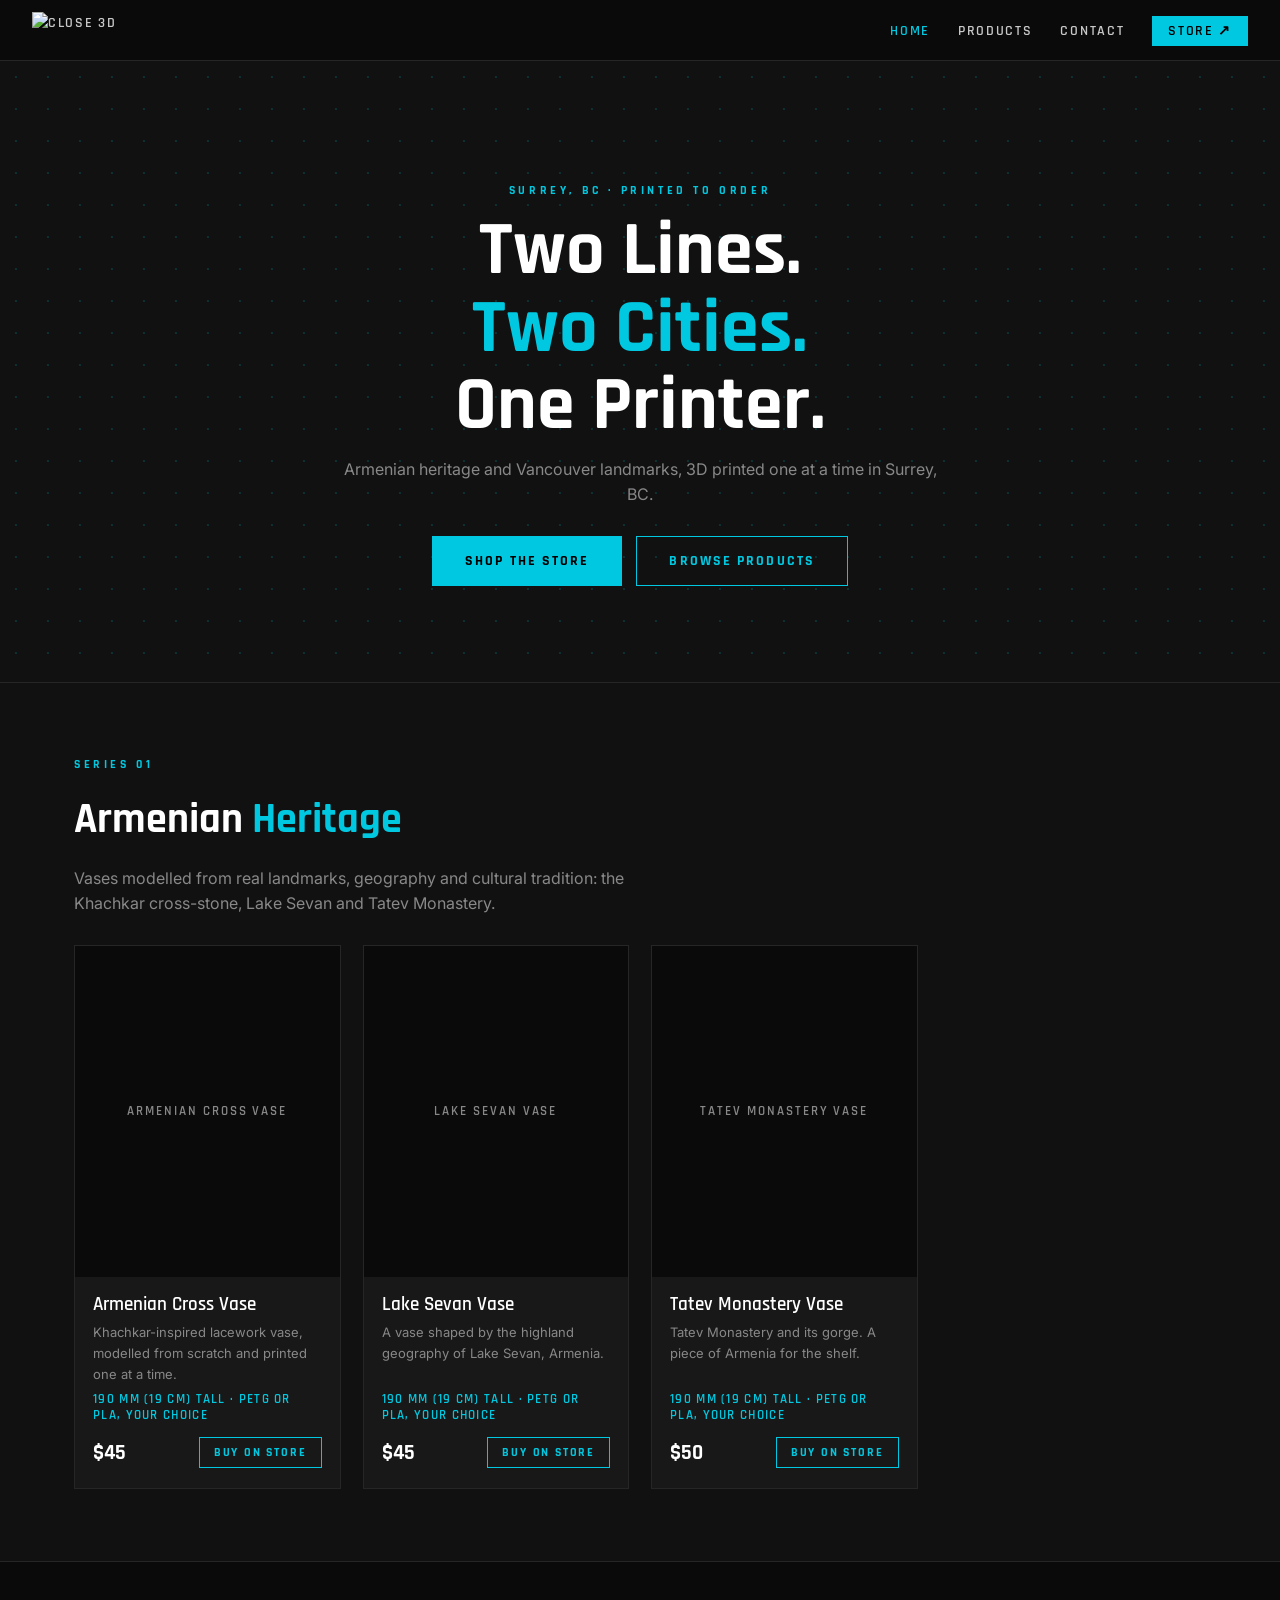
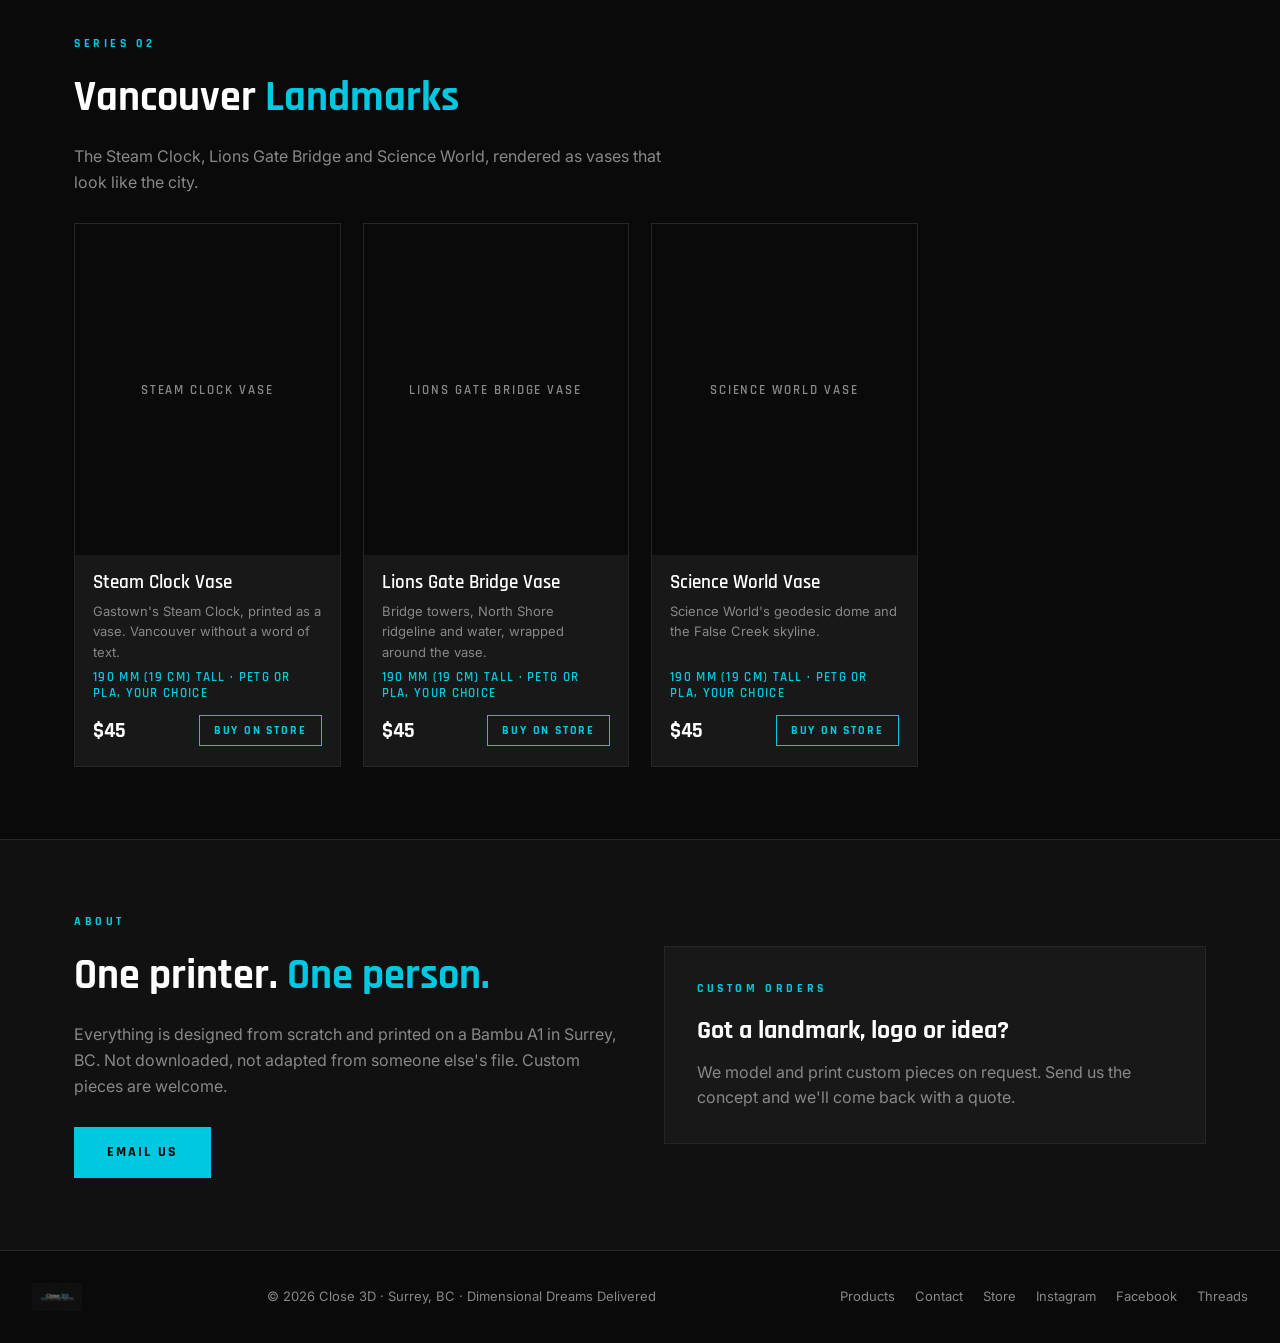
==== commit 4699c0eb: "Fix logo image path and update footer links" ====
--- a/index.html
+++ b/index.html
@@ -3,7 +3,7 @@
 <link rel="icon" href="logo.png"><link rel="preconnect" href="https://fonts.googleapis.com">
 <link href="https://fonts.googleapis.com/css2?family=Inter:wght@400;500&family=Rajdhani:wght@500;600;700&display=swap" rel="stylesheet">
 <link rel="stylesheet" href="styles.css"></head><body>
-<nav><a href="index.html"><img src="logo.png" alt="Close 3D"></a><ul>
+<nav><a href="index.html"><img src="/img/logo.png" alt="Close 3D"></a><ul>
 <li><a href="index.html" class="on">Home</a></li><li><a href="products.html" class="">Products</a></li><li><a href="contact.html" class="">Contact</a></li>
 <li><a class="store" href="https://close3d.myshopify.com/collections/all">Store ↗</a></li></ul></nav>
 <header class="hero"><div class="label">Surrey, BC · Printed to order</div>
@@ -23,5 +23,5 @@
 <p style="color:var(--mid)">We model and print custom pieces on request. Send us the concept and we'll come back with a quote.</p></div></section>
 <noscript><p style="padding:24px;text-align:center"><a href="https://close3d.myshopify.com/collections/all">View products in the store</a></p></noscript>
 <footer><img src="logo.png" alt="Close 3D"><span>© 2026 Close 3D · Surrey, BC · Dimensional Dreams Delivered</span>
-<ul><li><a href="products.html">Products</a></li><li><a href="contact.html">Contact</a></li><li><a href="https://close3d.myshopify.com/collections/all">Store</a></li><li><a href="https://www.instagram.com/close.3d" target="_blank" rel="noopener">Instagram</a></li><li><a href="https://m.me/61591145666311" target="_blank" rel="noopener">Facebook</a></li><li><a href="https://www.threads.com/@close.3d" target="_blank" rel="noopener">Threads</a></li></ul></footer>
+<ul><li><a href="products.html">Products</a></li><li><a href="contact.html">Contact</a></li><li><a href="https://close3d.myshopify.com/collections/all">Store</a></li><li><a href="https://www.instagram.com/close.3d" target="_blank" rel="noopener">Instagram</a></li><li><a href="https://faebook.com/close.3d" target="_blank" rel="noopener">Facebook</a></li><li><a href="https://www.threads.com/@close.3d" target="_blank" rel="noopener">Threads</a></li></ul></footer>
 <script src="products.js"></script></body></html>
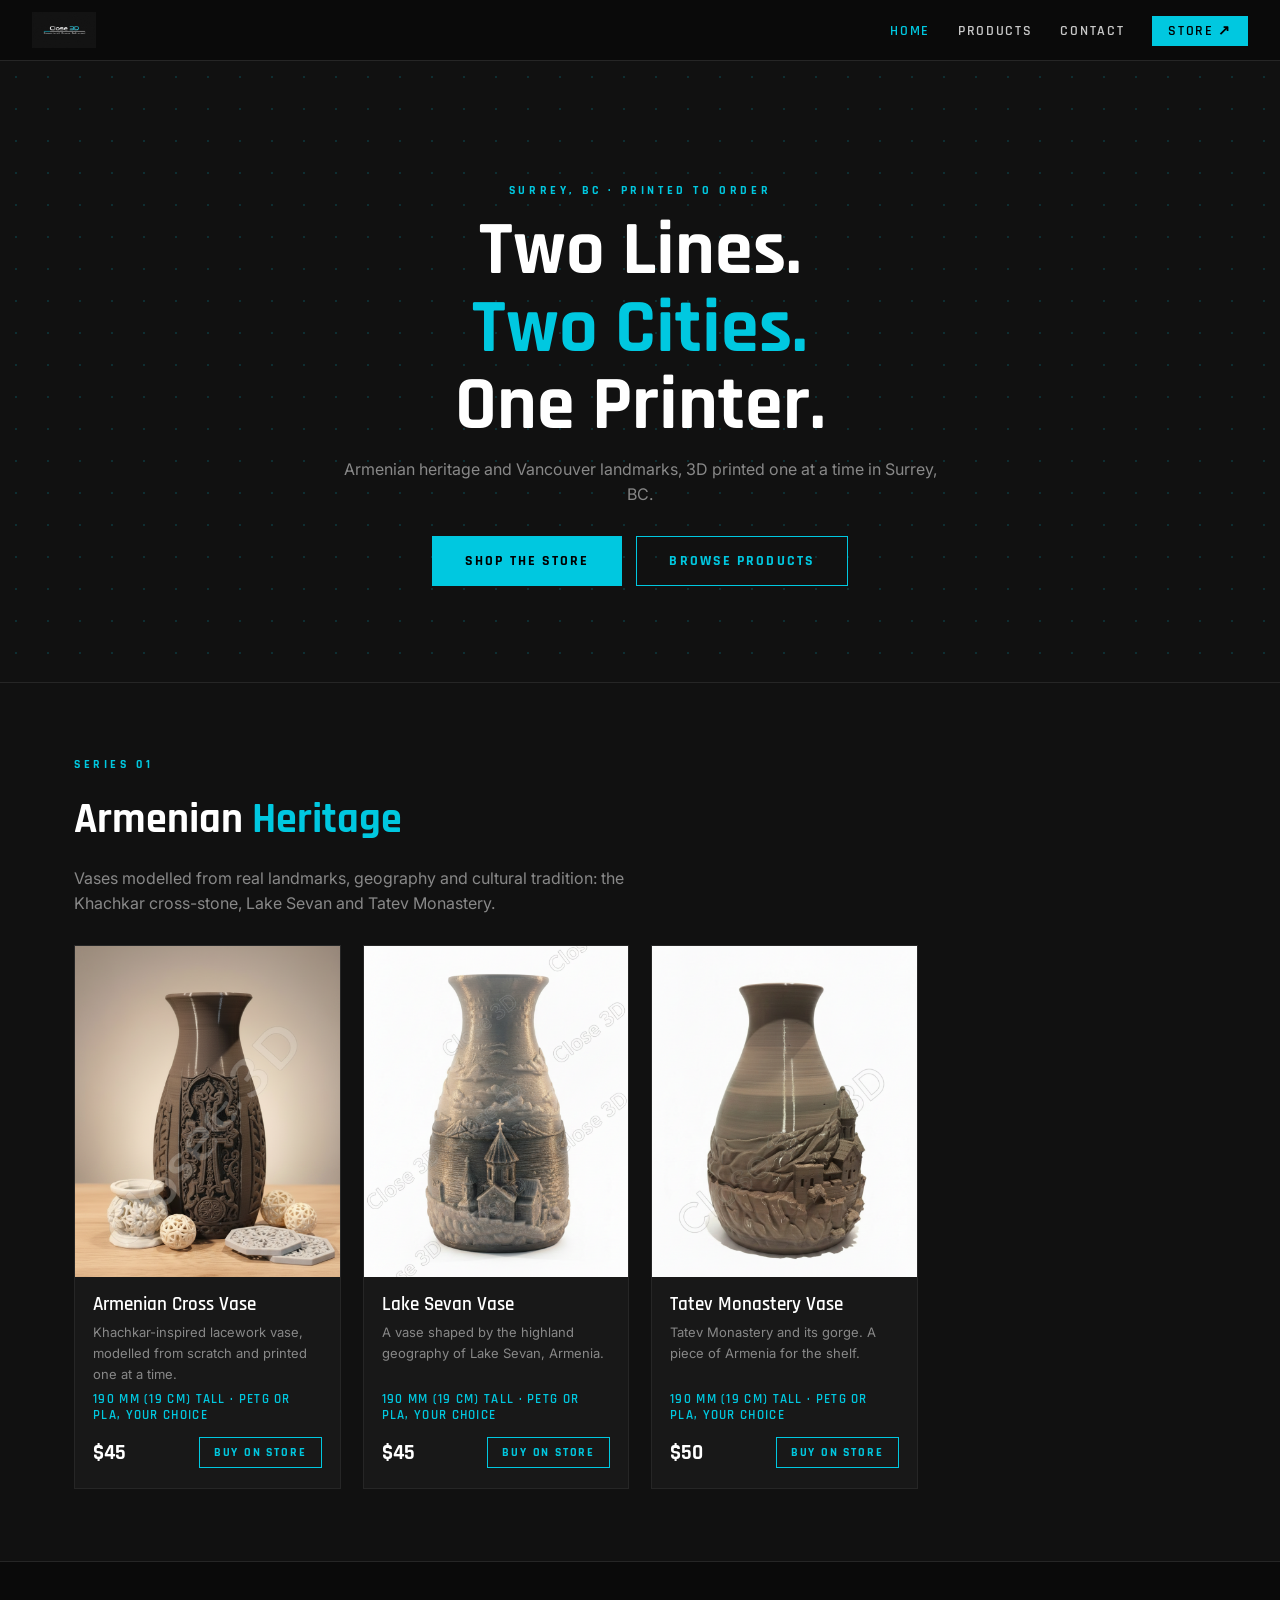
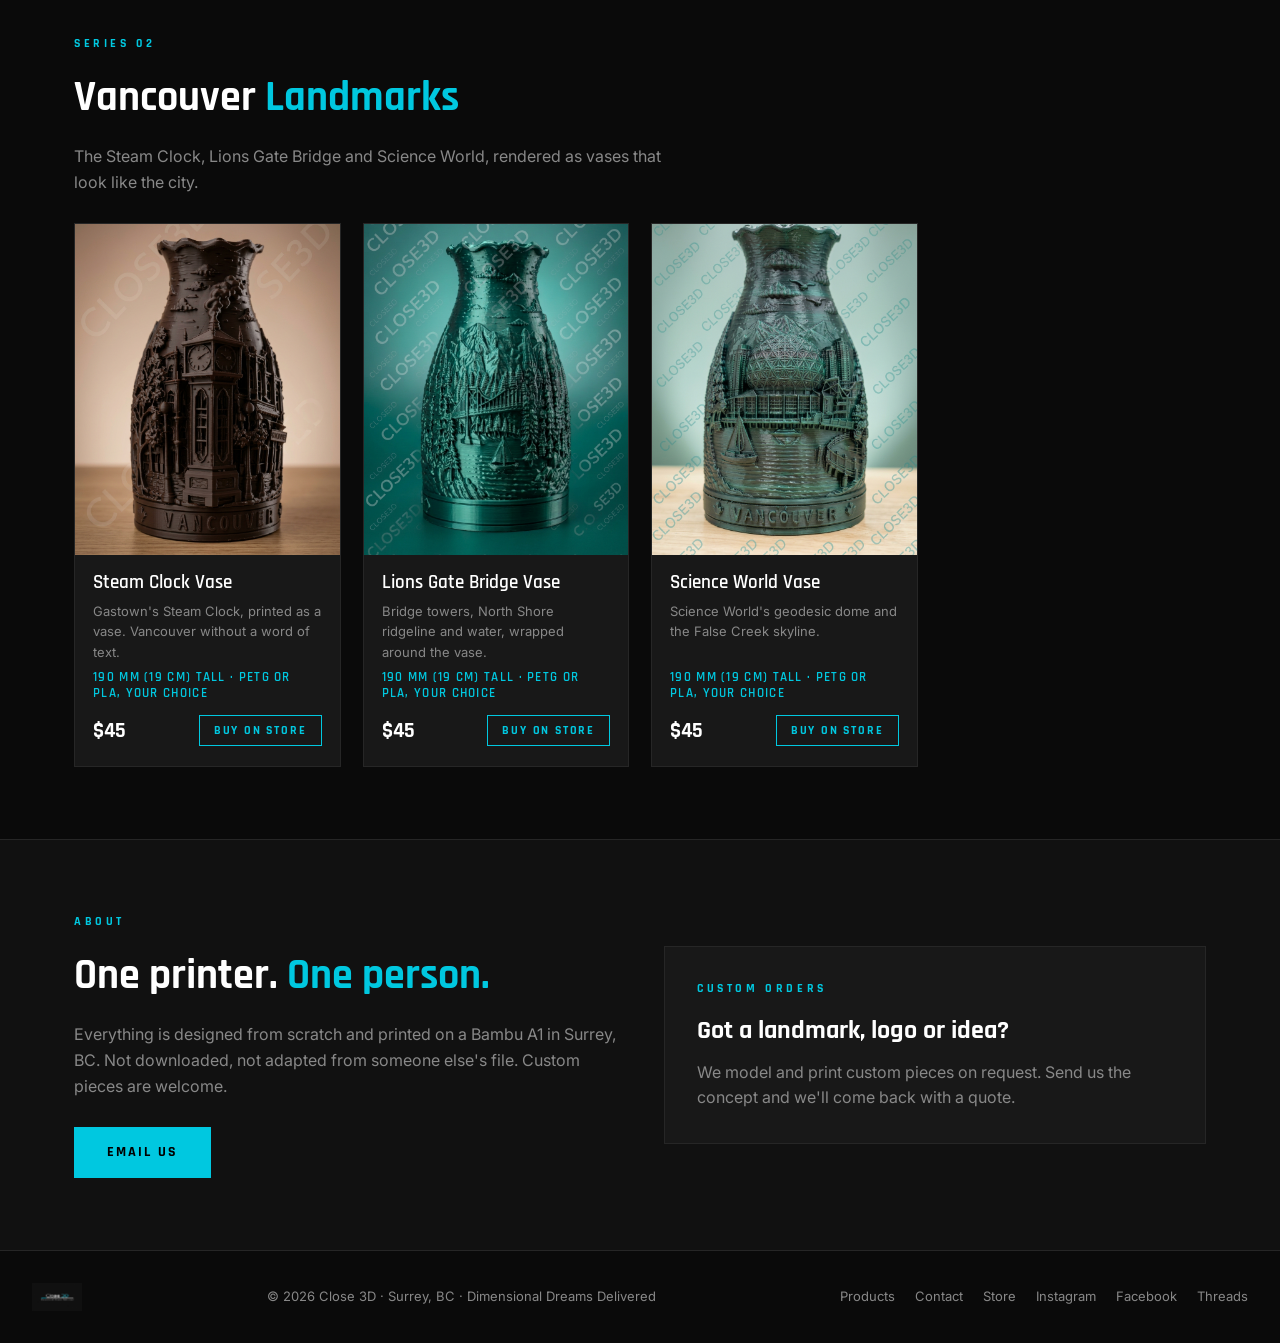
==== commit 0e1f1a39: "Fix logo image source in navigation" ====
--- a/index.html
+++ b/index.html
@@ -3,7 +3,7 @@
 <link rel="icon" href="logo.png"><link rel="preconnect" href="https://fonts.googleapis.com">
 <link href="https://fonts.googleapis.com/css2?family=Inter:wght@400;500&family=Rajdhani:wght@500;600;700&display=swap" rel="stylesheet">
 <link rel="stylesheet" href="styles.css"></head><body>
-<nav><a href="index.html"><img src="/img/logo.png" alt="Close 3D"></a><ul>
+<nav><a href="index.html"><img src="logo.png" alt="Close 3D"></a><ul>
 <li><a href="index.html" class="on">Home</a></li><li><a href="products.html" class="">Products</a></li><li><a href="contact.html" class="">Contact</a></li>
 <li><a class="store" href="https://close3d.myshopify.com/collections/all">Store ↗</a></li></ul></nav>
 <header class="hero"><div class="label">Surrey, BC · Printed to order</div>
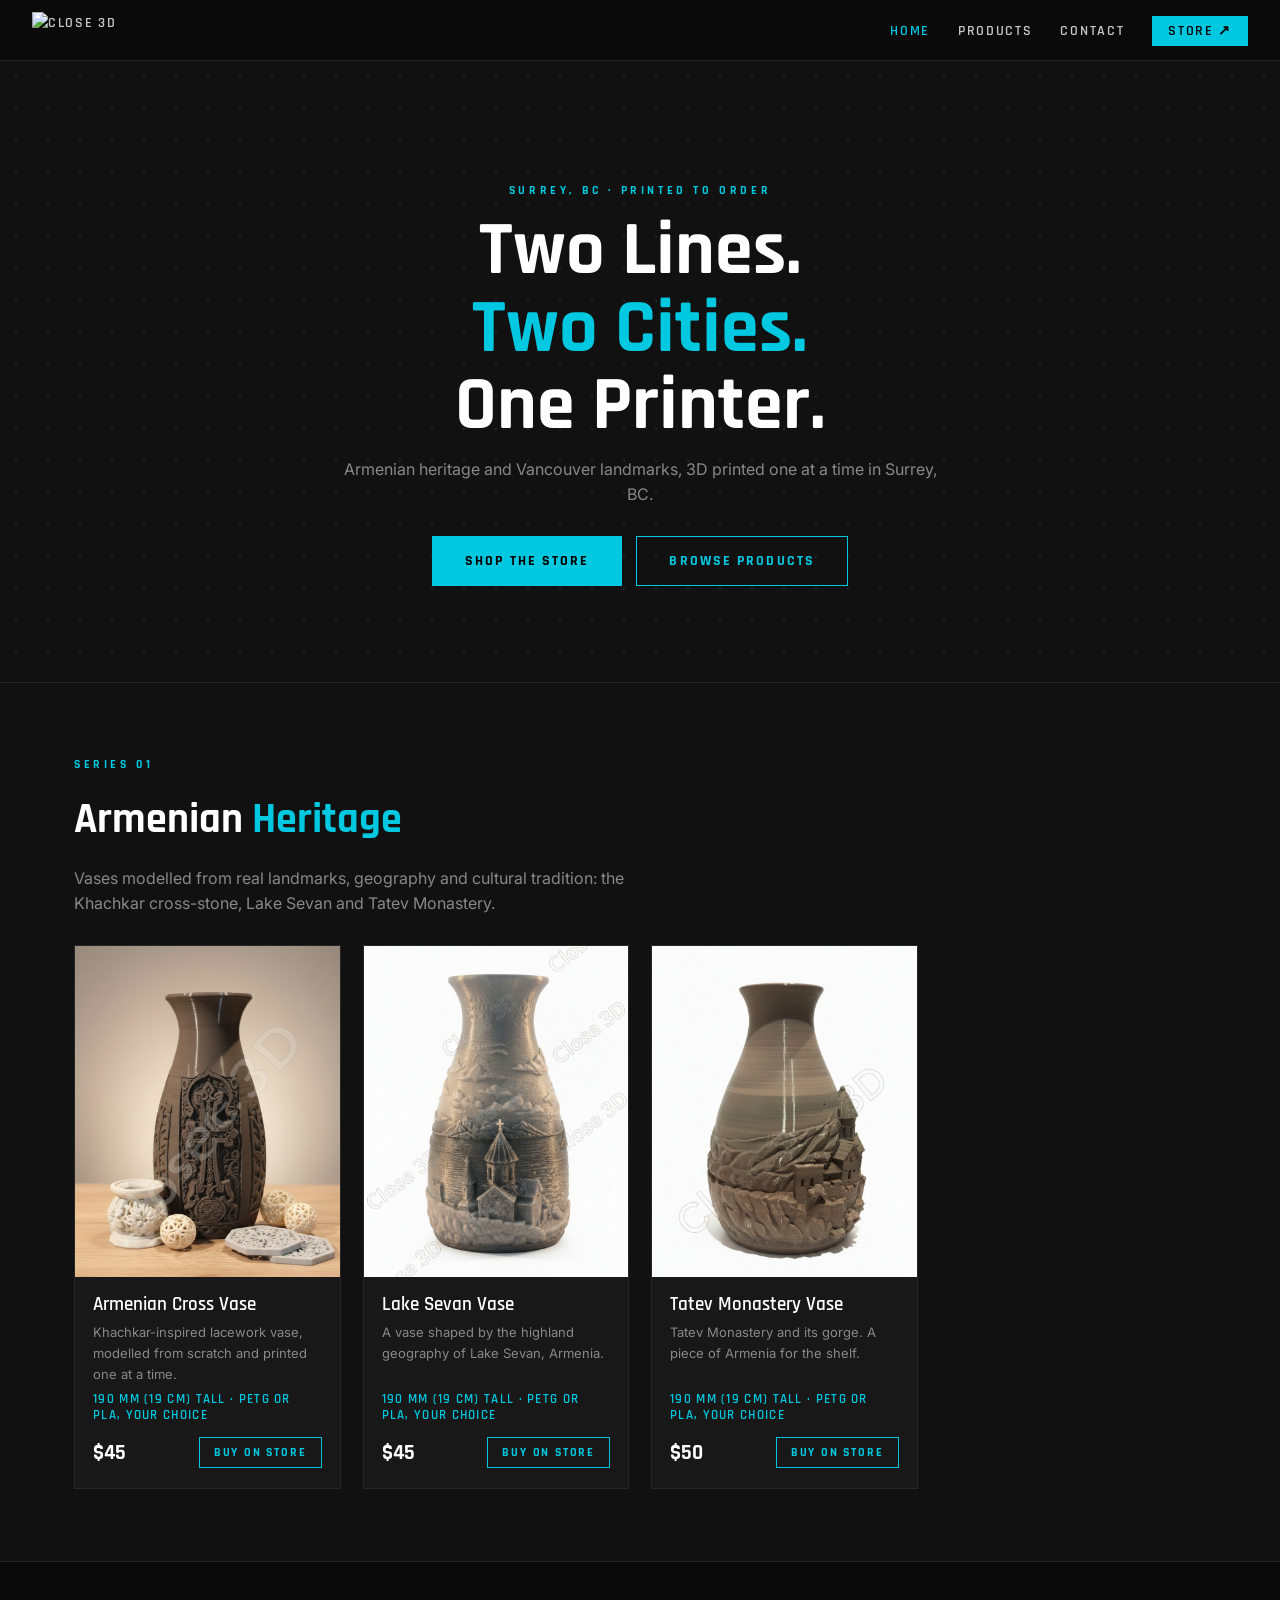
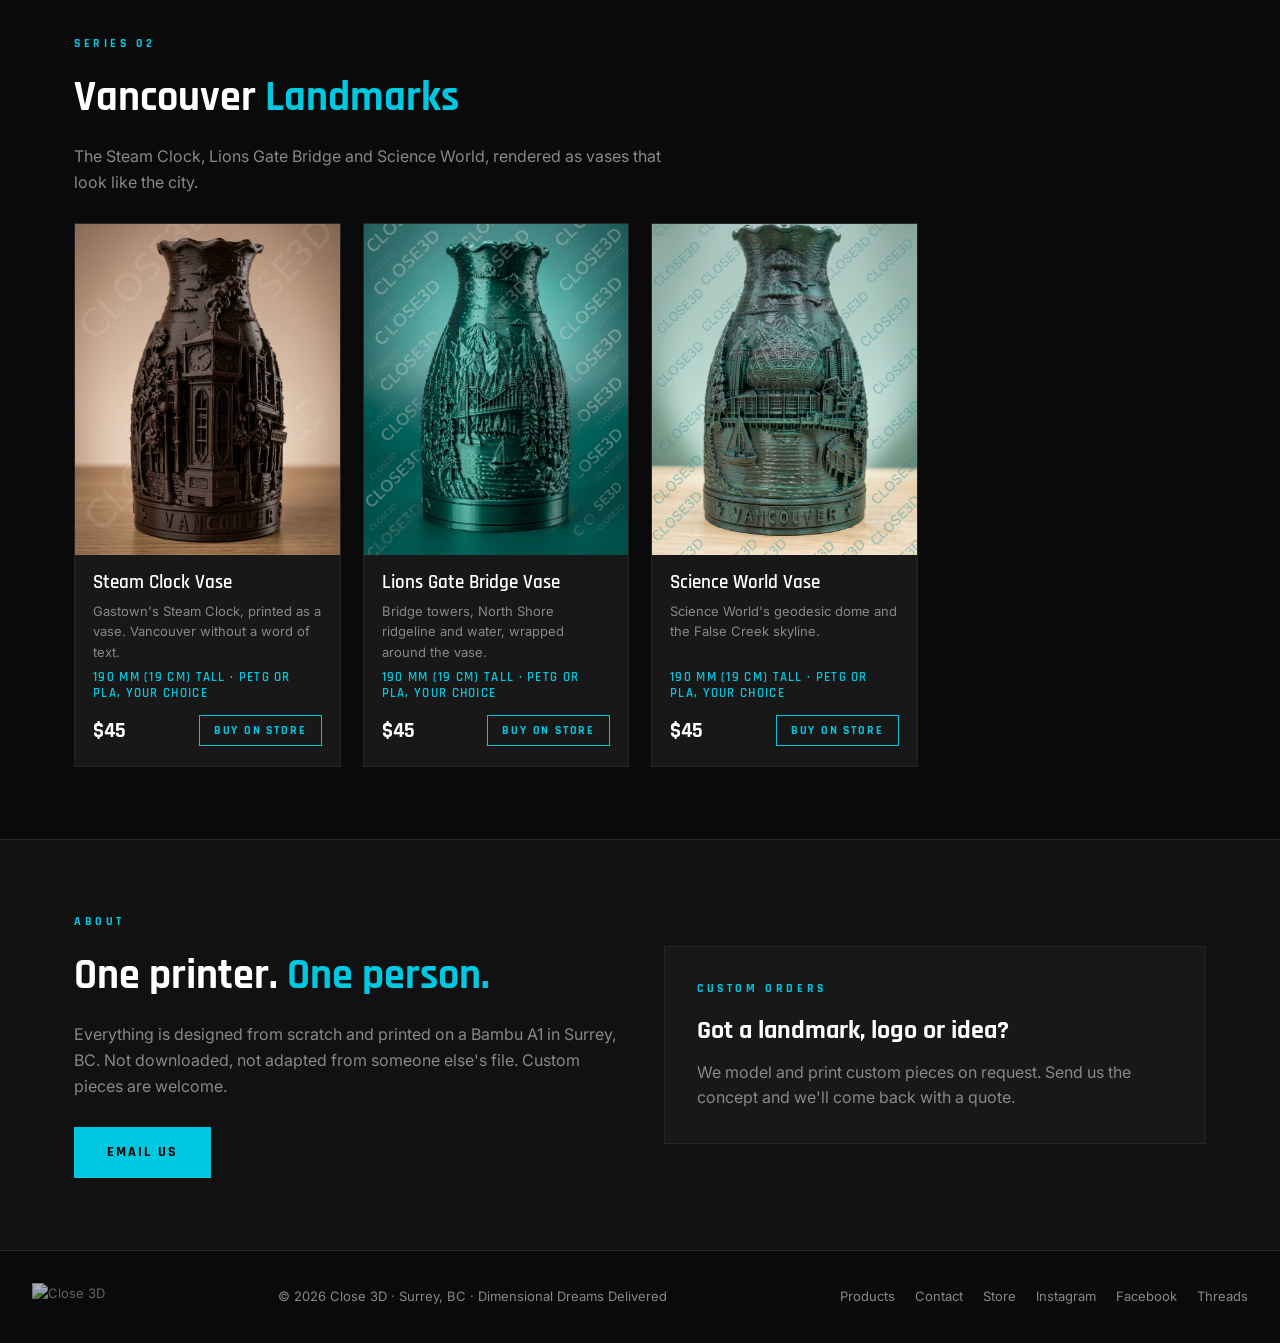
==== commit 490ffcbd: "Fix Facebook link in footer and update HTML structure" ====
--- a/index.html
+++ b/index.html
@@ -23,5 +23,5 @@
 <p style="color:var(--mid)">We model and print custom pieces on request. Send us the concept and we'll come back with a quote.</p></div></section>
 <noscript><p style="padding:24px;text-align:center"><a href="https://close3d.myshopify.com/collections/all">View products in the store</a></p></noscript>
 <footer><img src="logo.png" alt="Close 3D"><span>© 2026 Close 3D · Surrey, BC · Dimensional Dreams Delivered</span>
-<ul><li><a href="products.html">Products</a></li><li><a href="contact.html">Contact</a></li><li><a href="https://close3d.myshopify.com/collections/all">Store</a></li><li><a href="https://www.instagram.com/close.3d" target="_blank" rel="noopener">Instagram</a></li><li><a href="https://faebook.com/close.3d" target="_blank" rel="noopener">Facebook</a></li><li><a href="https://www.threads.com/@close.3d" target="_blank" rel="noopener">Threads</a></li></ul></footer>
+<ul><li><a href="products.html">Products</a></li><li><a href="contact.html">Contact</a></li><li><a href="https://close3d.myshopify.com/collections/all">Store</a></li><li><a href="https://www.instagram.com/close.3d" target="_blank" rel="noopener">Instagram</a></li><li><a href="https://www.facebook.com/profile.php?id=61591145666311" target="_blank" rel="noopener">Facebook</a></li><li><a href="https://www.threads.com/@close.3d" target="_blank" rel="noopener">Threads</a></li></ul></footer>
 <script src="products.js"></script></body></html>
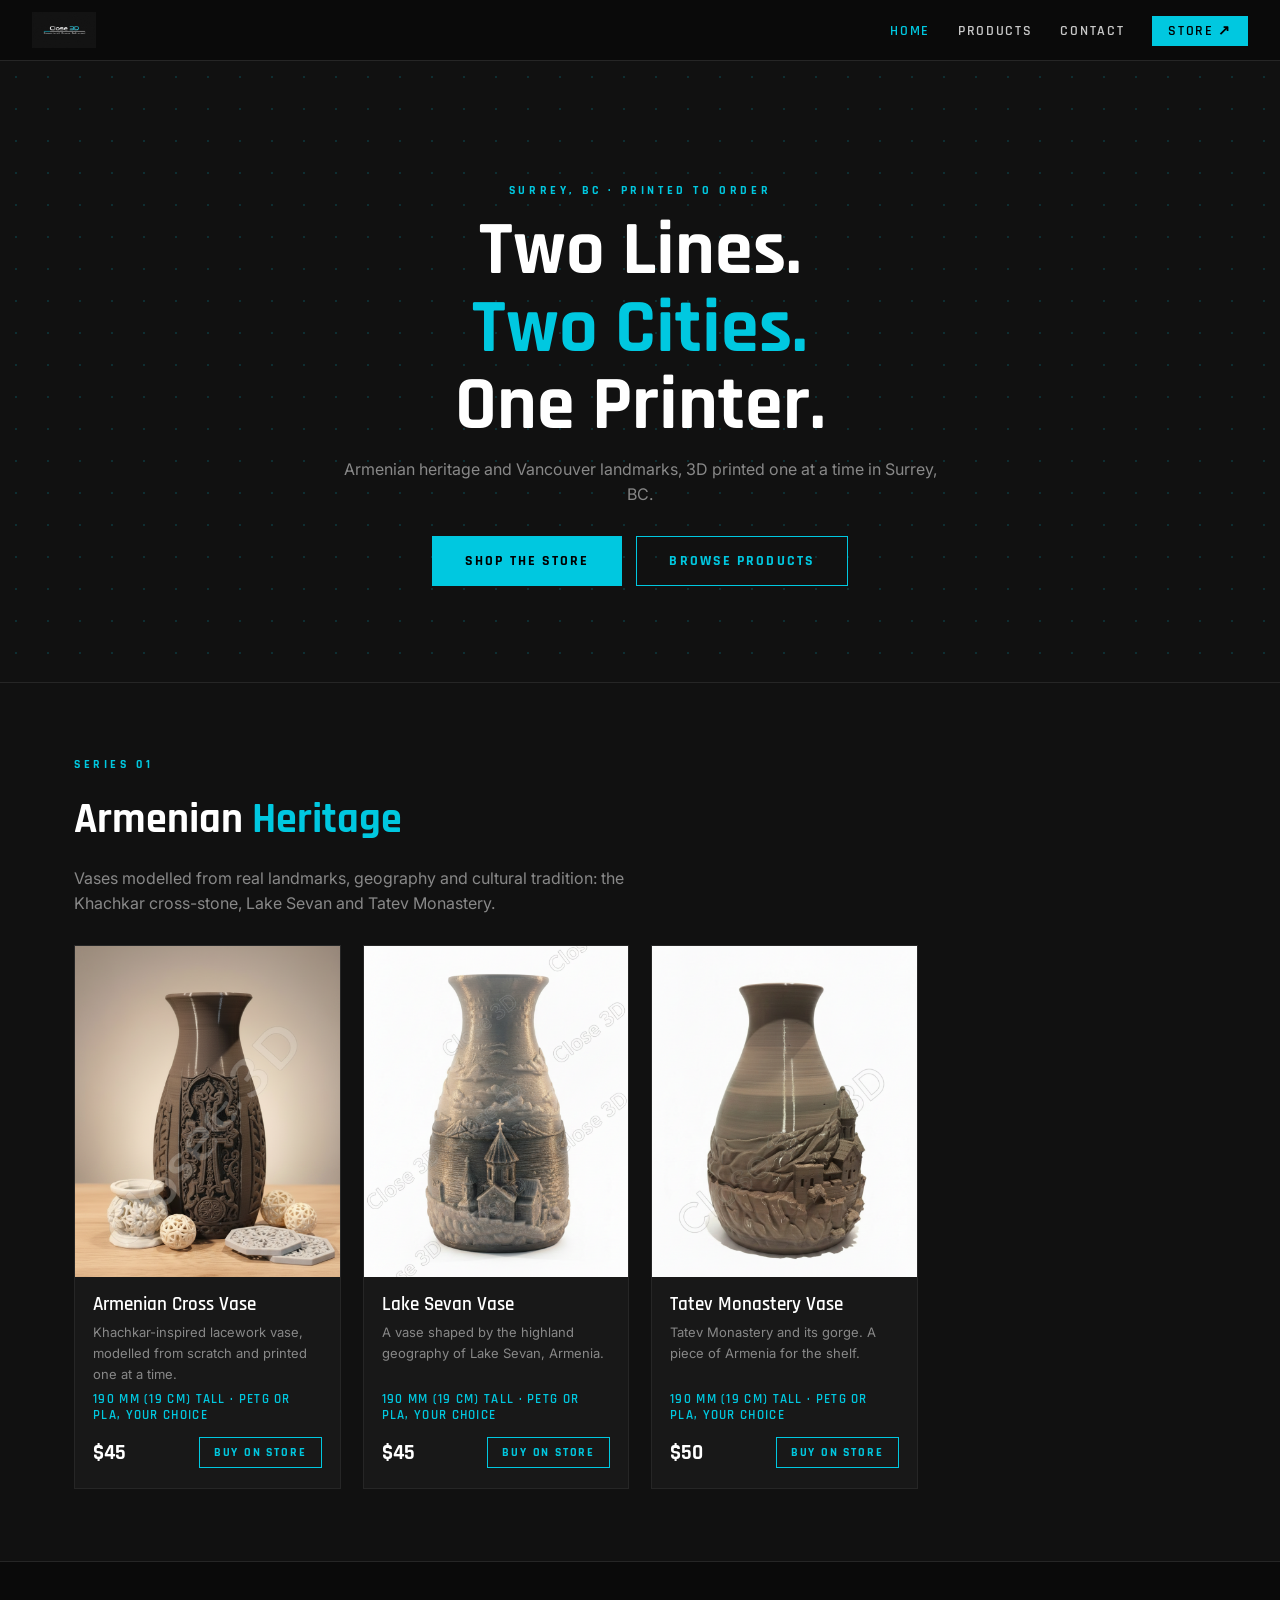
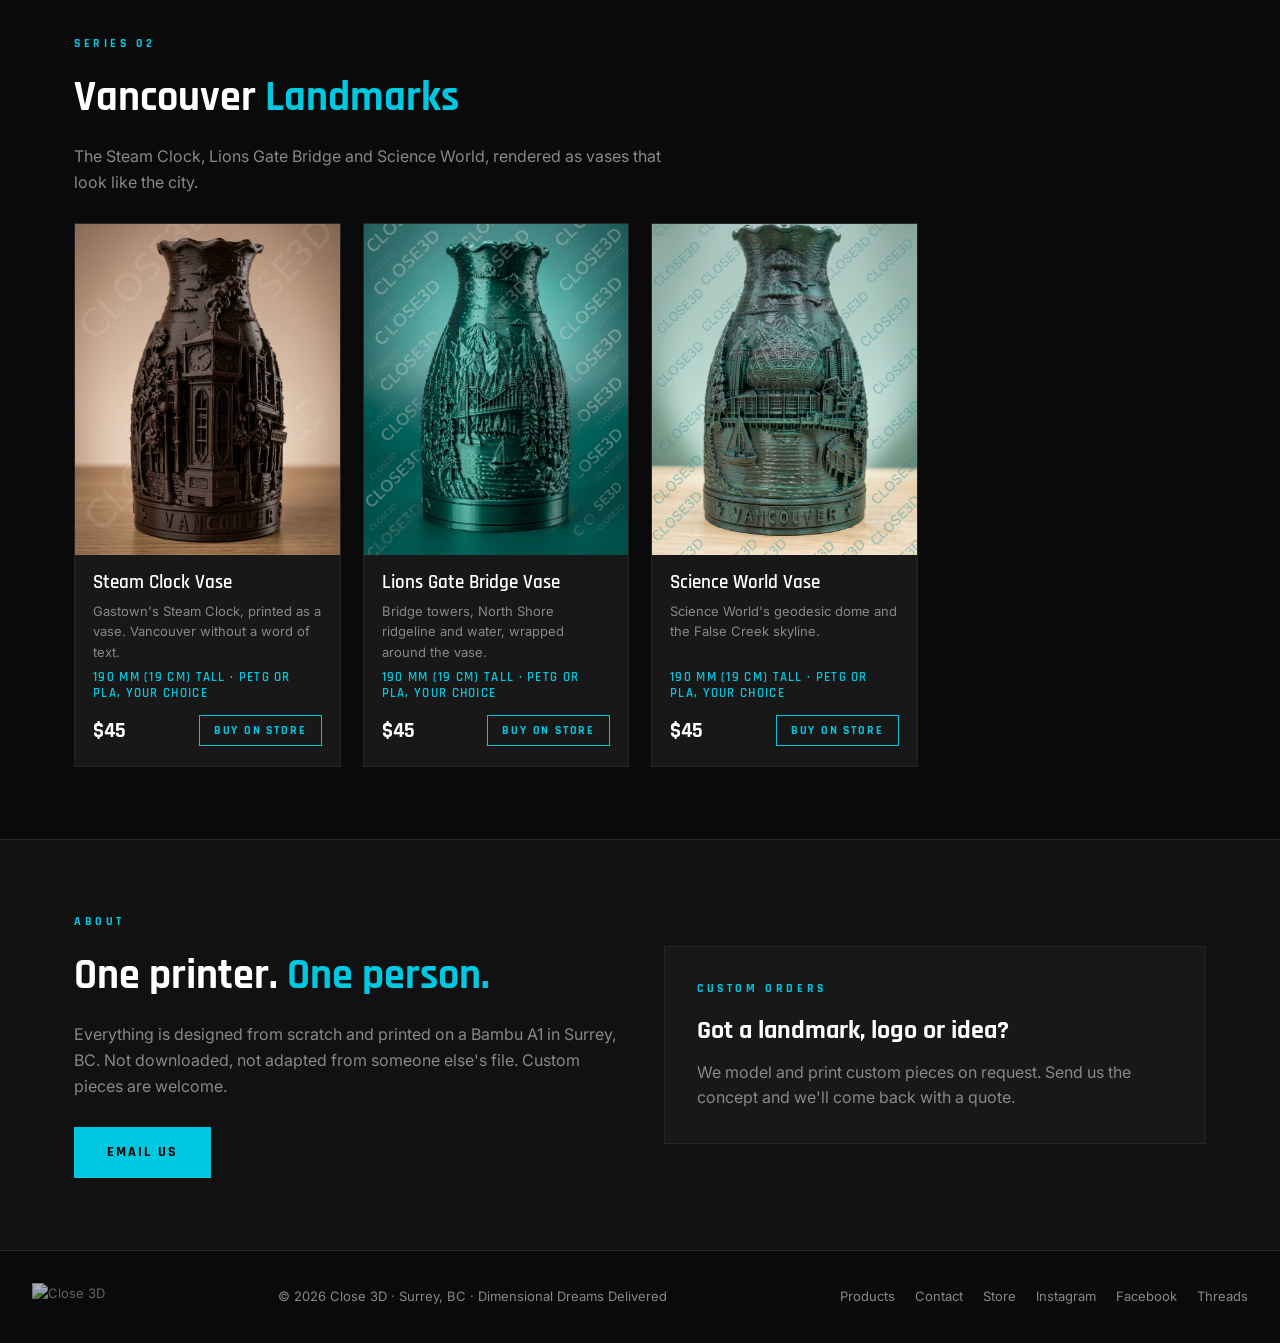
==== commit 5ac7aa8d: "Update index.html" ====
--- a/index.html
+++ b/index.html
@@ -3,7 +3,7 @@
 <link rel="icon" href="logo.png"><link rel="preconnect" href="https://fonts.googleapis.com">
 <link href="https://fonts.googleapis.com/css2?family=Inter:wght@400;500&family=Rajdhani:wght@500;600;700&display=swap" rel="stylesheet">
 <link rel="stylesheet" href="styles.css"></head><body>
-<nav><a href="index.html"><img src="logo.png" alt="Close 3D"></a><ul>
+<nav><a href="index.html"><img src="/img/logo.png" alt="Close 3D"></a><ul>
 <li><a href="index.html" class="on">Home</a></li><li><a href="products.html" class="">Products</a></li><li><a href="contact.html" class="">Contact</a></li>
 <li><a class="store" href="https://close3d.myshopify.com/collections/all">Store ↗</a></li></ul></nav>
 <header class="hero"><div class="label">Surrey, BC · Printed to order</div>
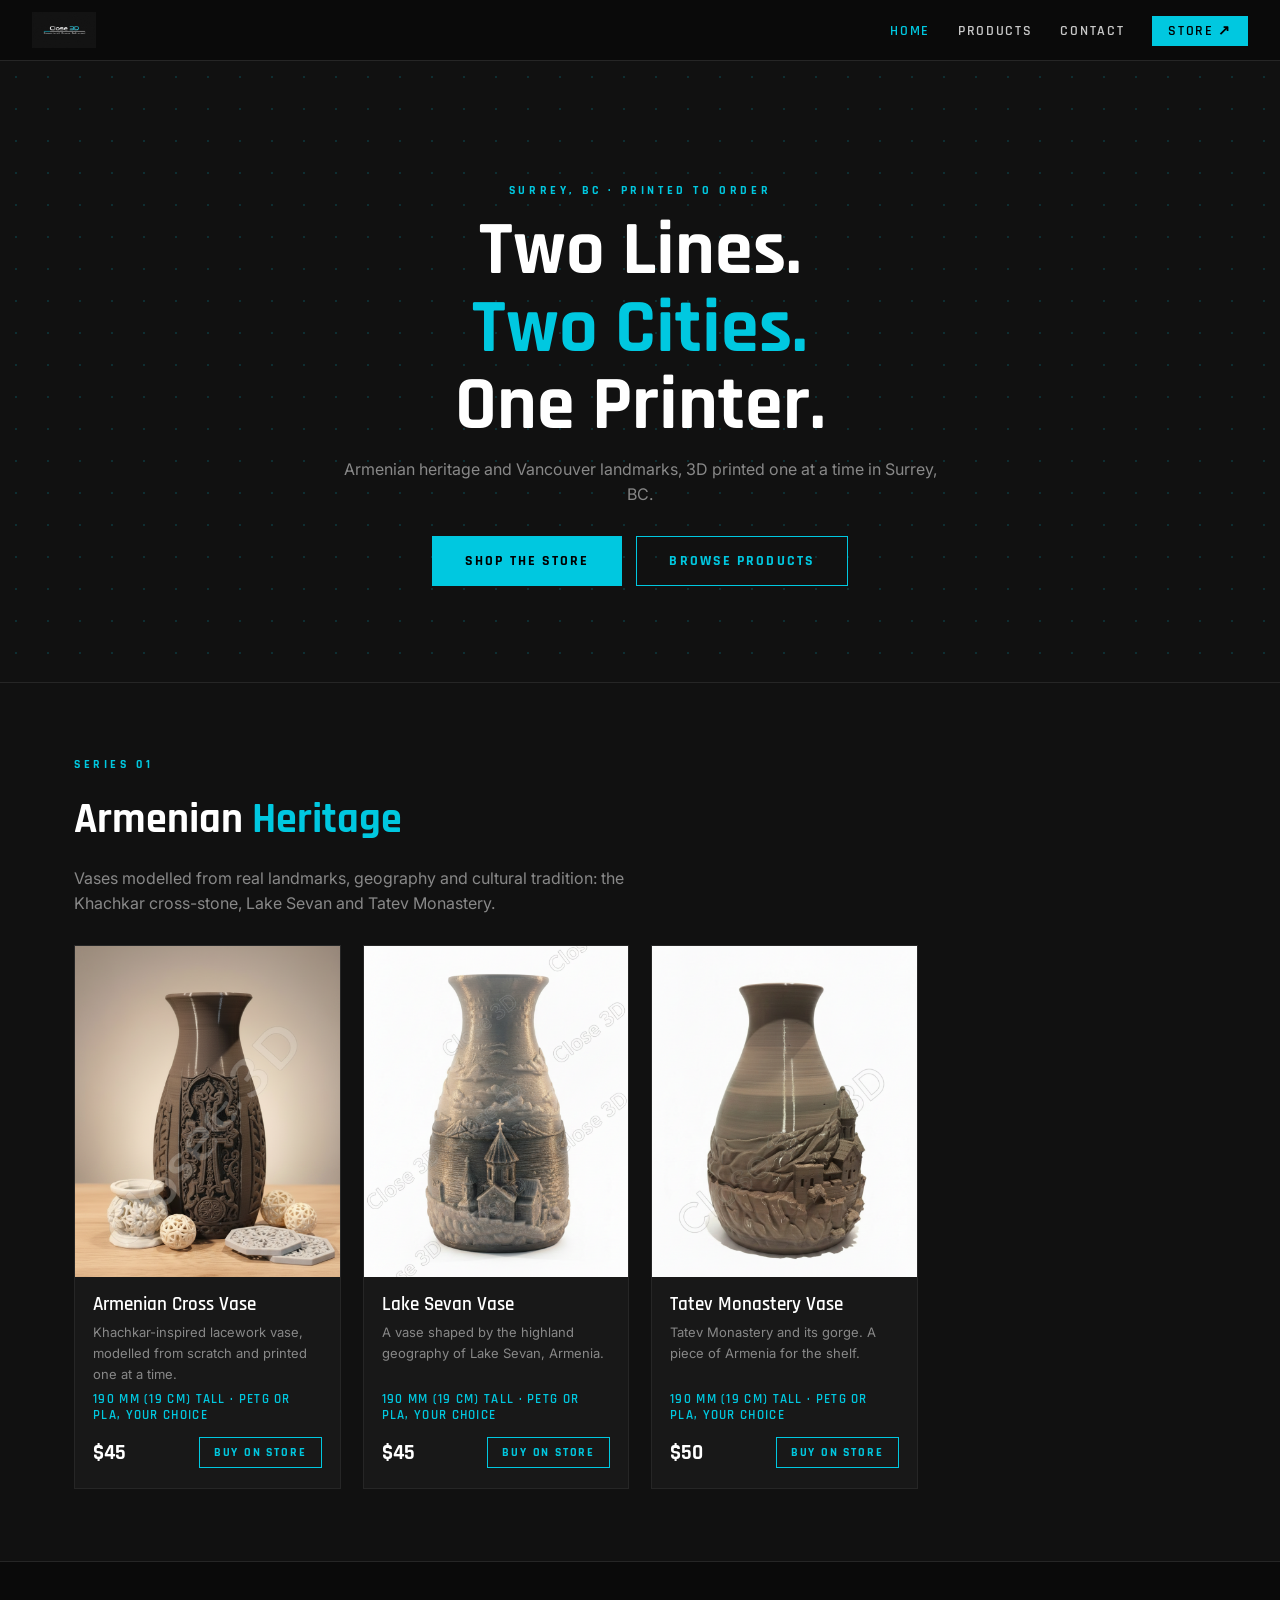
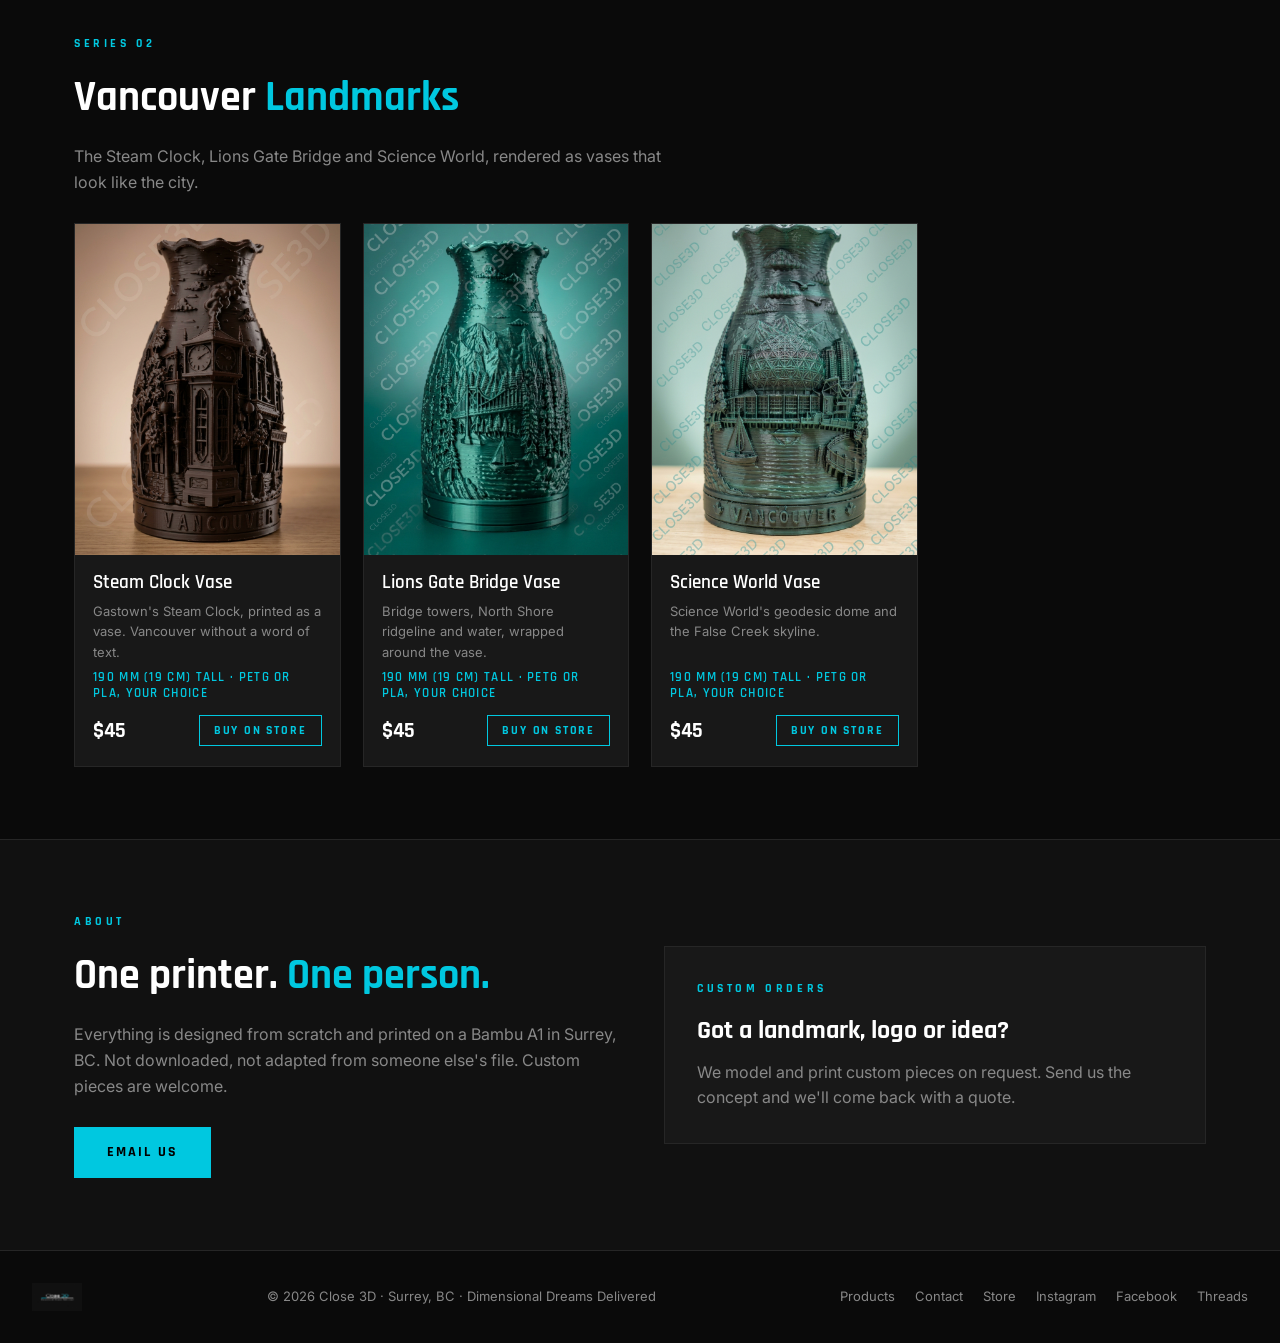
==== commit 6fd777df: "Fix logo image path in footer" ====
--- a/index.html
+++ b/index.html
@@ -22,6 +22,6 @@
 <div class="box"><div class="label">Custom orders</div><h3 style="font-size:26px;margin-bottom:8px">Got a landmark, logo or idea?</h3>
 <p style="color:var(--mid)">We model and print custom pieces on request. Send us the concept and we'll come back with a quote.</p></div></section>
 <noscript><p style="padding:24px;text-align:center"><a href="https://close3d.myshopify.com/collections/all">View products in the store</a></p></noscript>
-<footer><img src="logo.png" alt="Close 3D"><span>© 2026 Close 3D · Surrey, BC · Dimensional Dreams Delivered</span>
+<footer><img src="/img/logo.png" alt="Close 3D"><span>© 2026 Close 3D · Surrey, BC · Dimensional Dreams Delivered</span>
 <ul><li><a href="products.html">Products</a></li><li><a href="contact.html">Contact</a></li><li><a href="https://close3d.myshopify.com/collections/all">Store</a></li><li><a href="https://www.instagram.com/close.3d" target="_blank" rel="noopener">Instagram</a></li><li><a href="https://www.facebook.com/profile.php?id=61591145666311" target="_blank" rel="noopener">Facebook</a></li><li><a href="https://www.threads.com/@close.3d" target="_blank" rel="noopener">Threads</a></li></ul></footer>
 <script src="products.js"></script></body></html>
